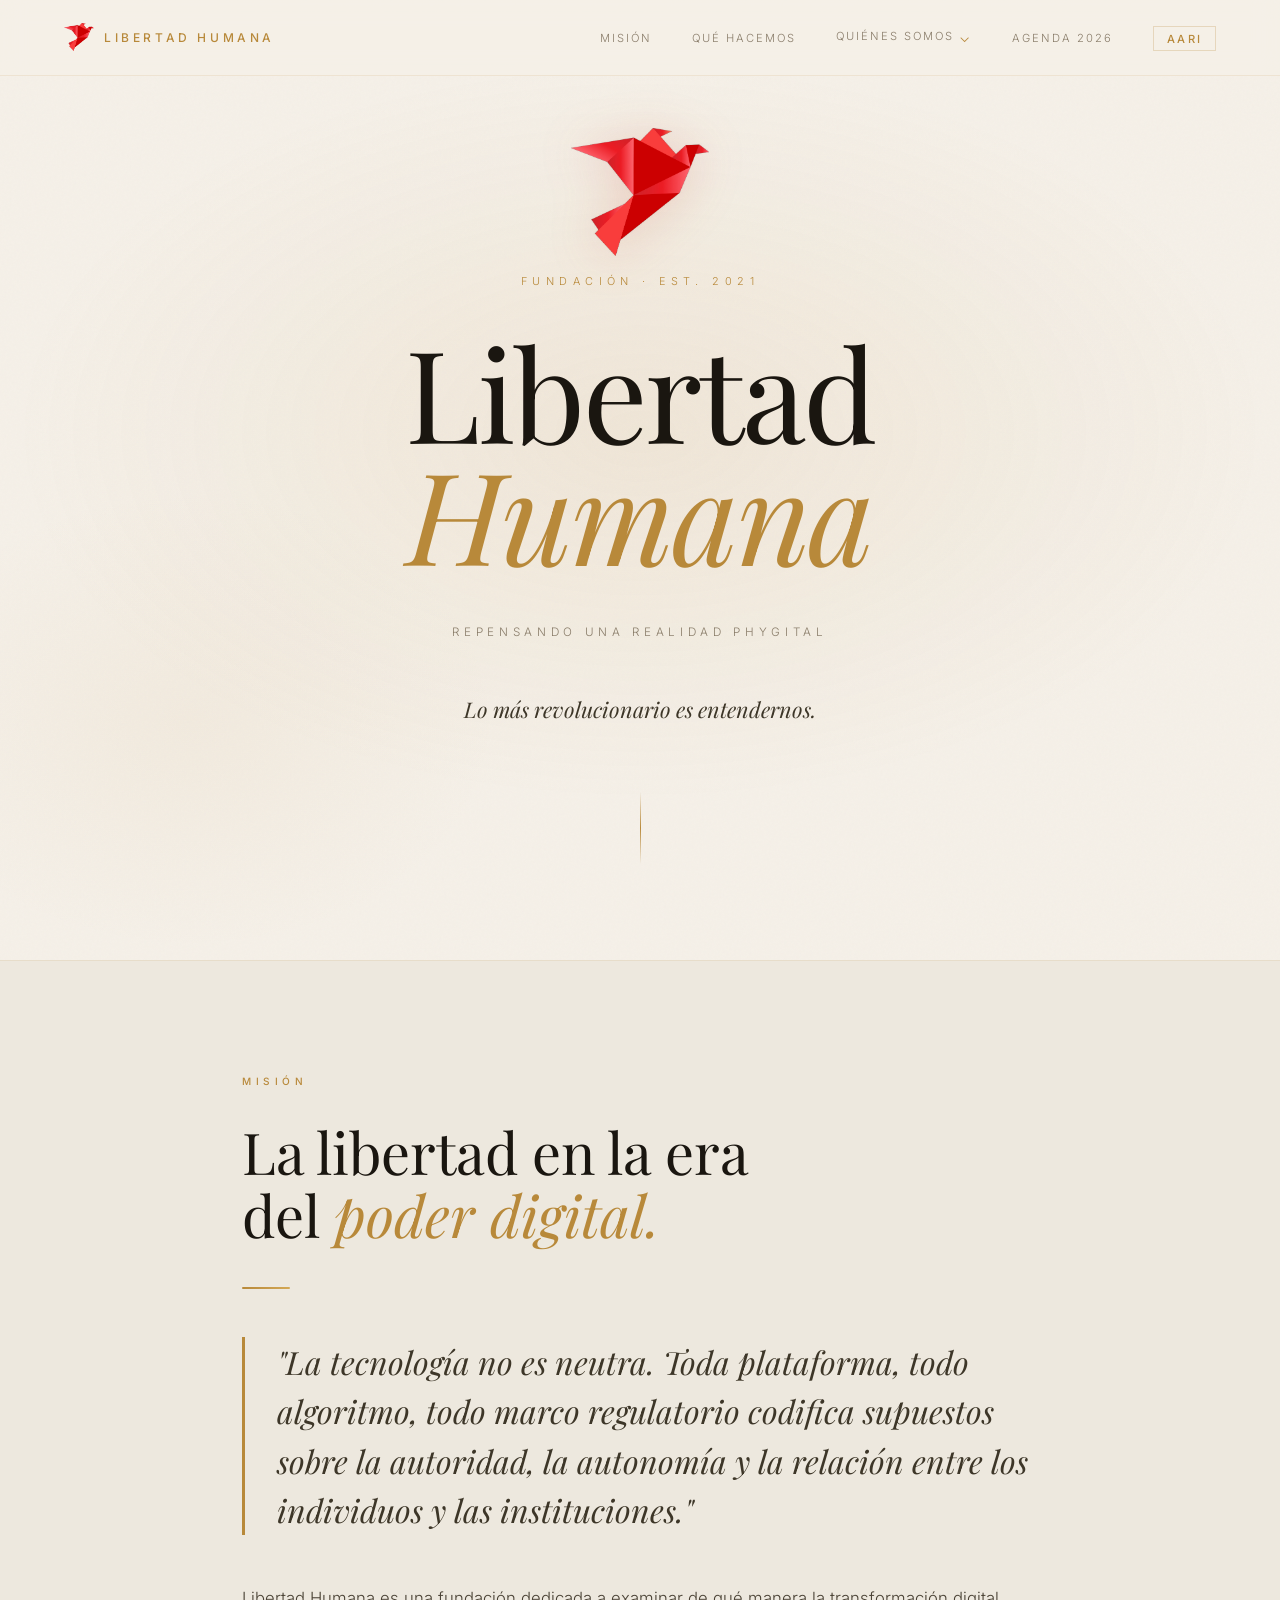
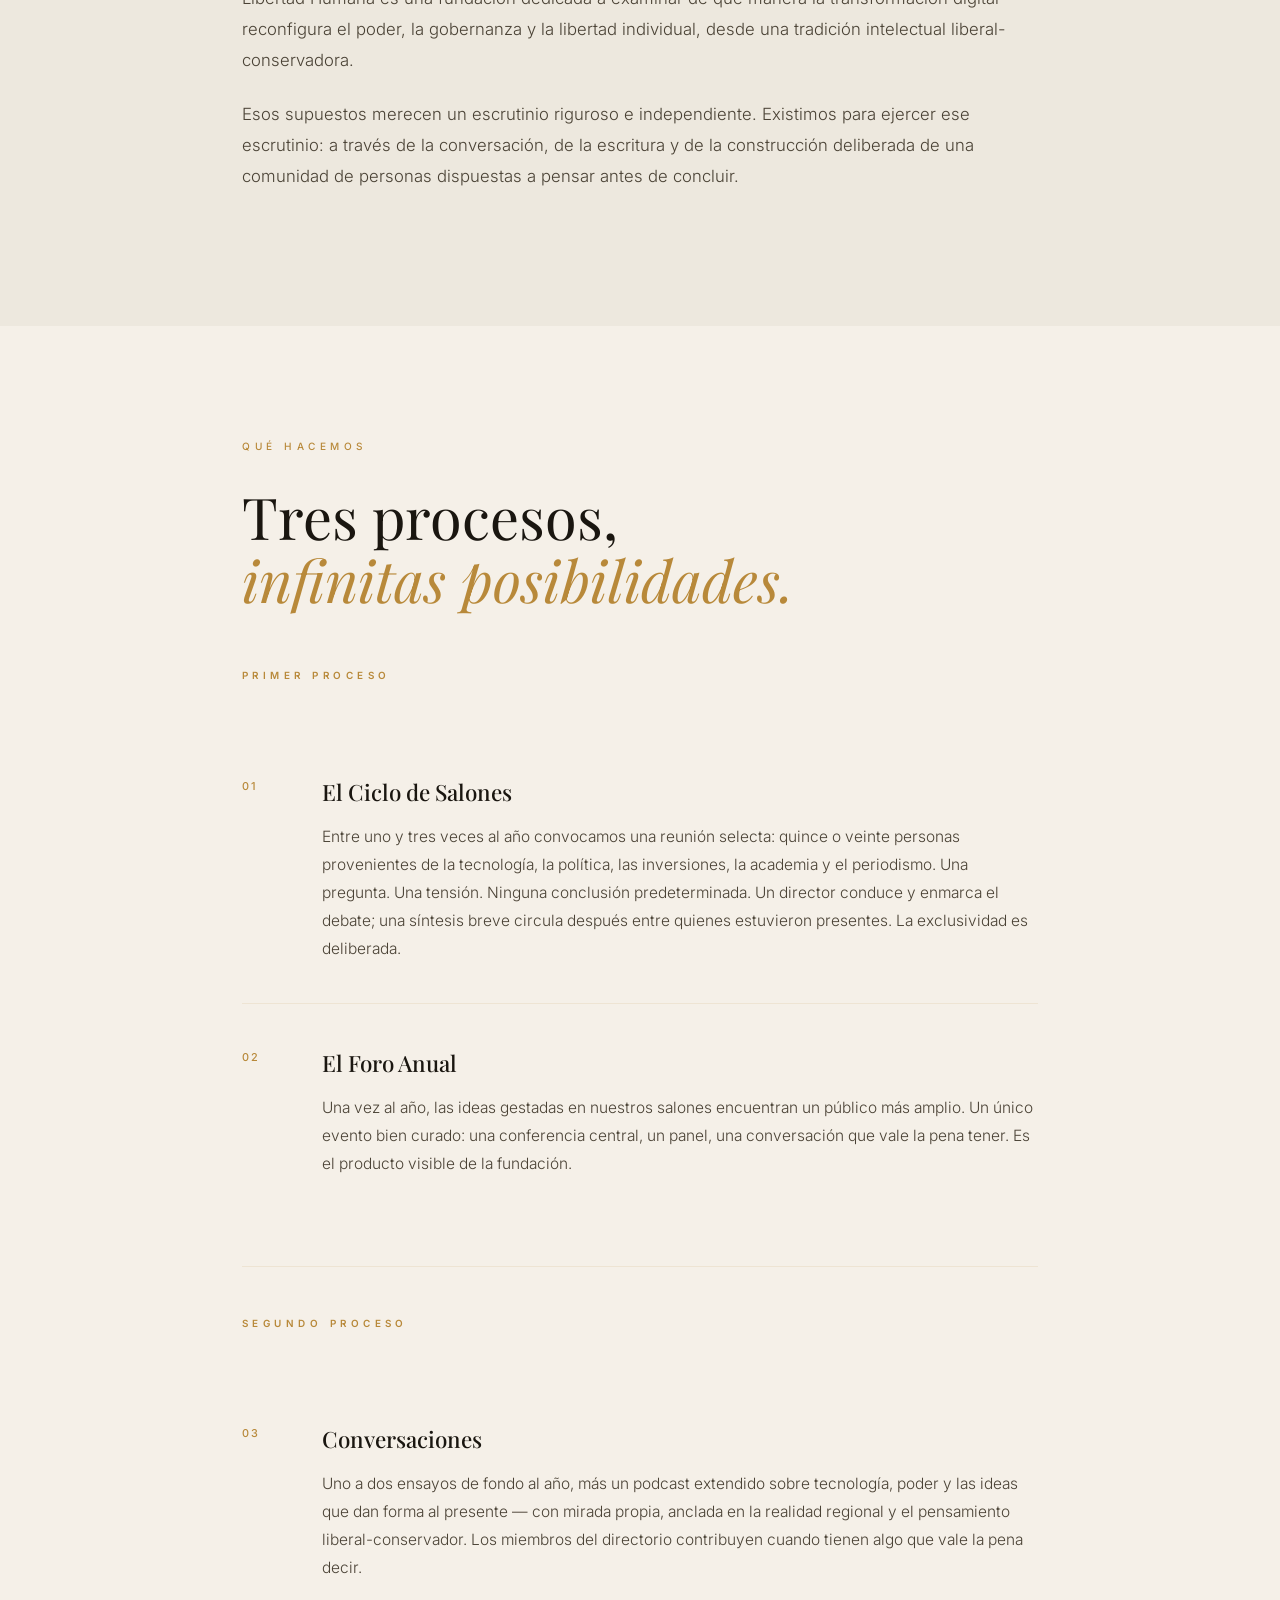
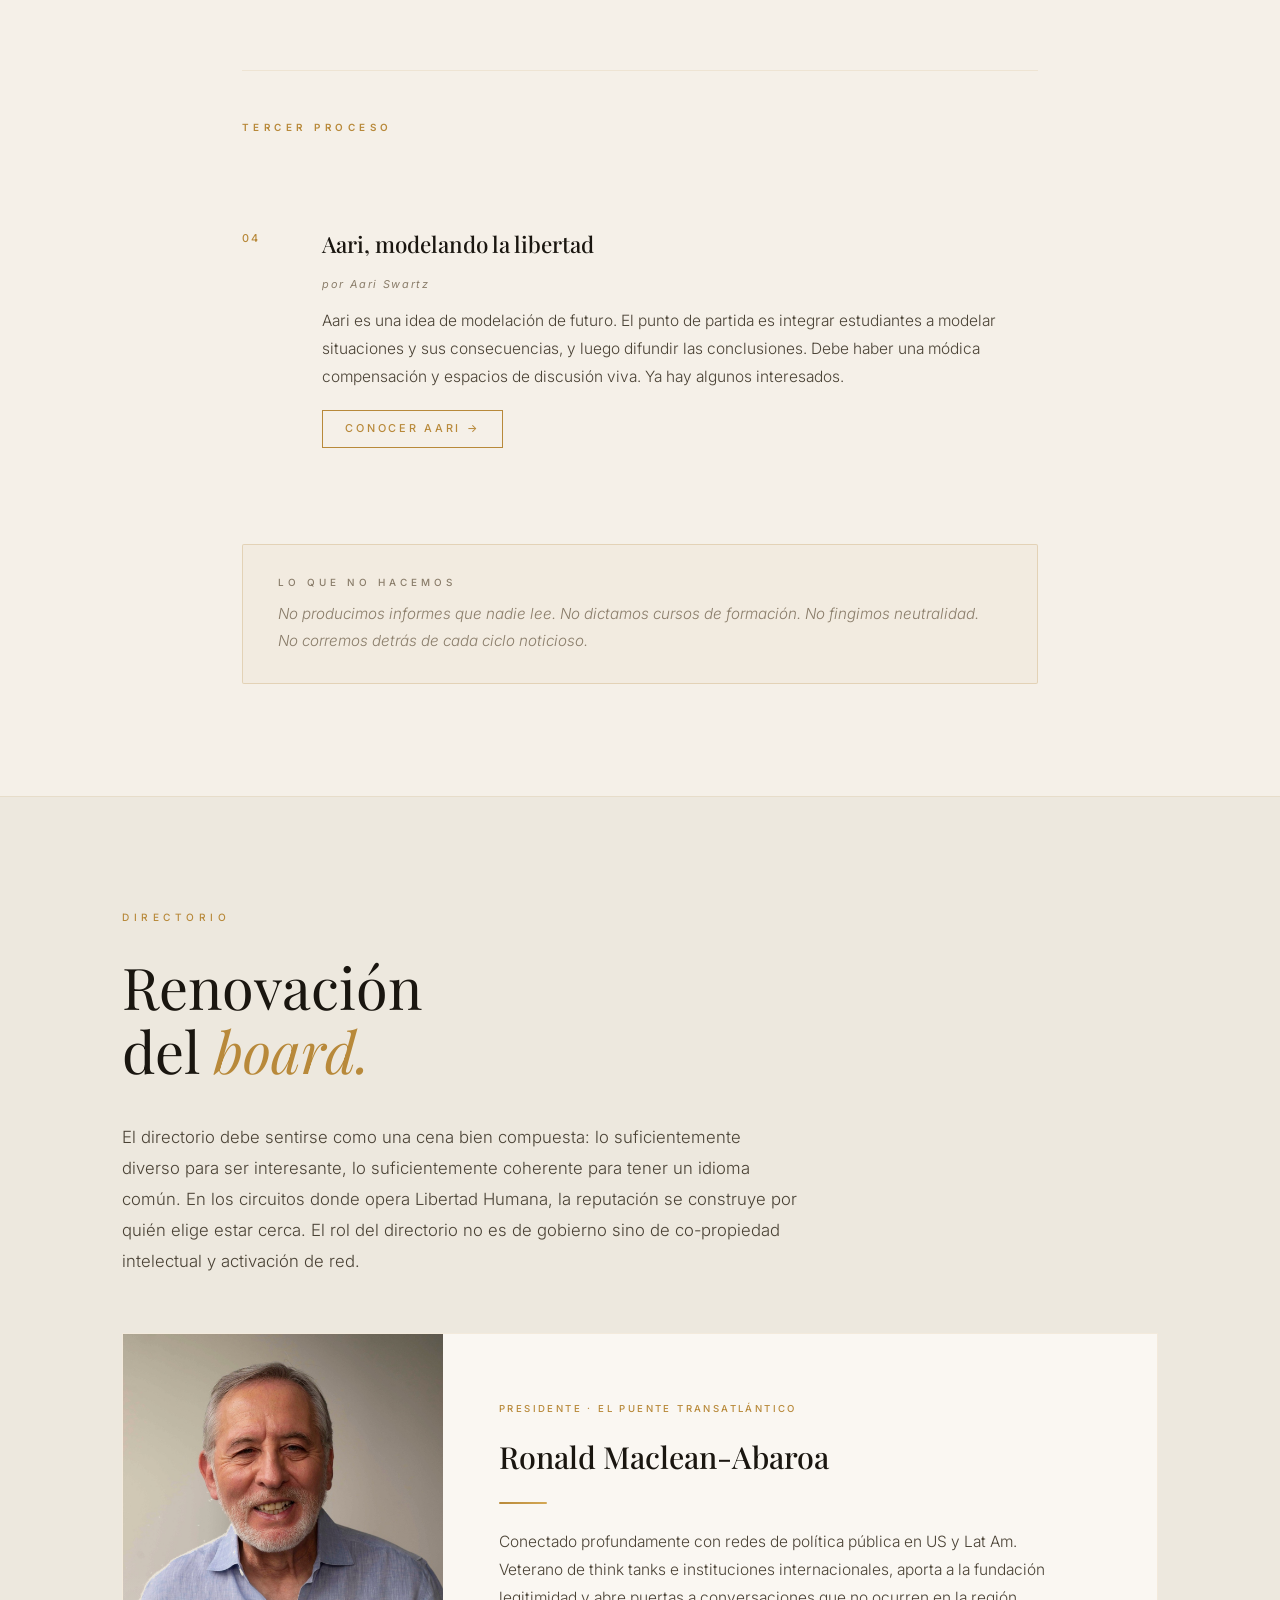
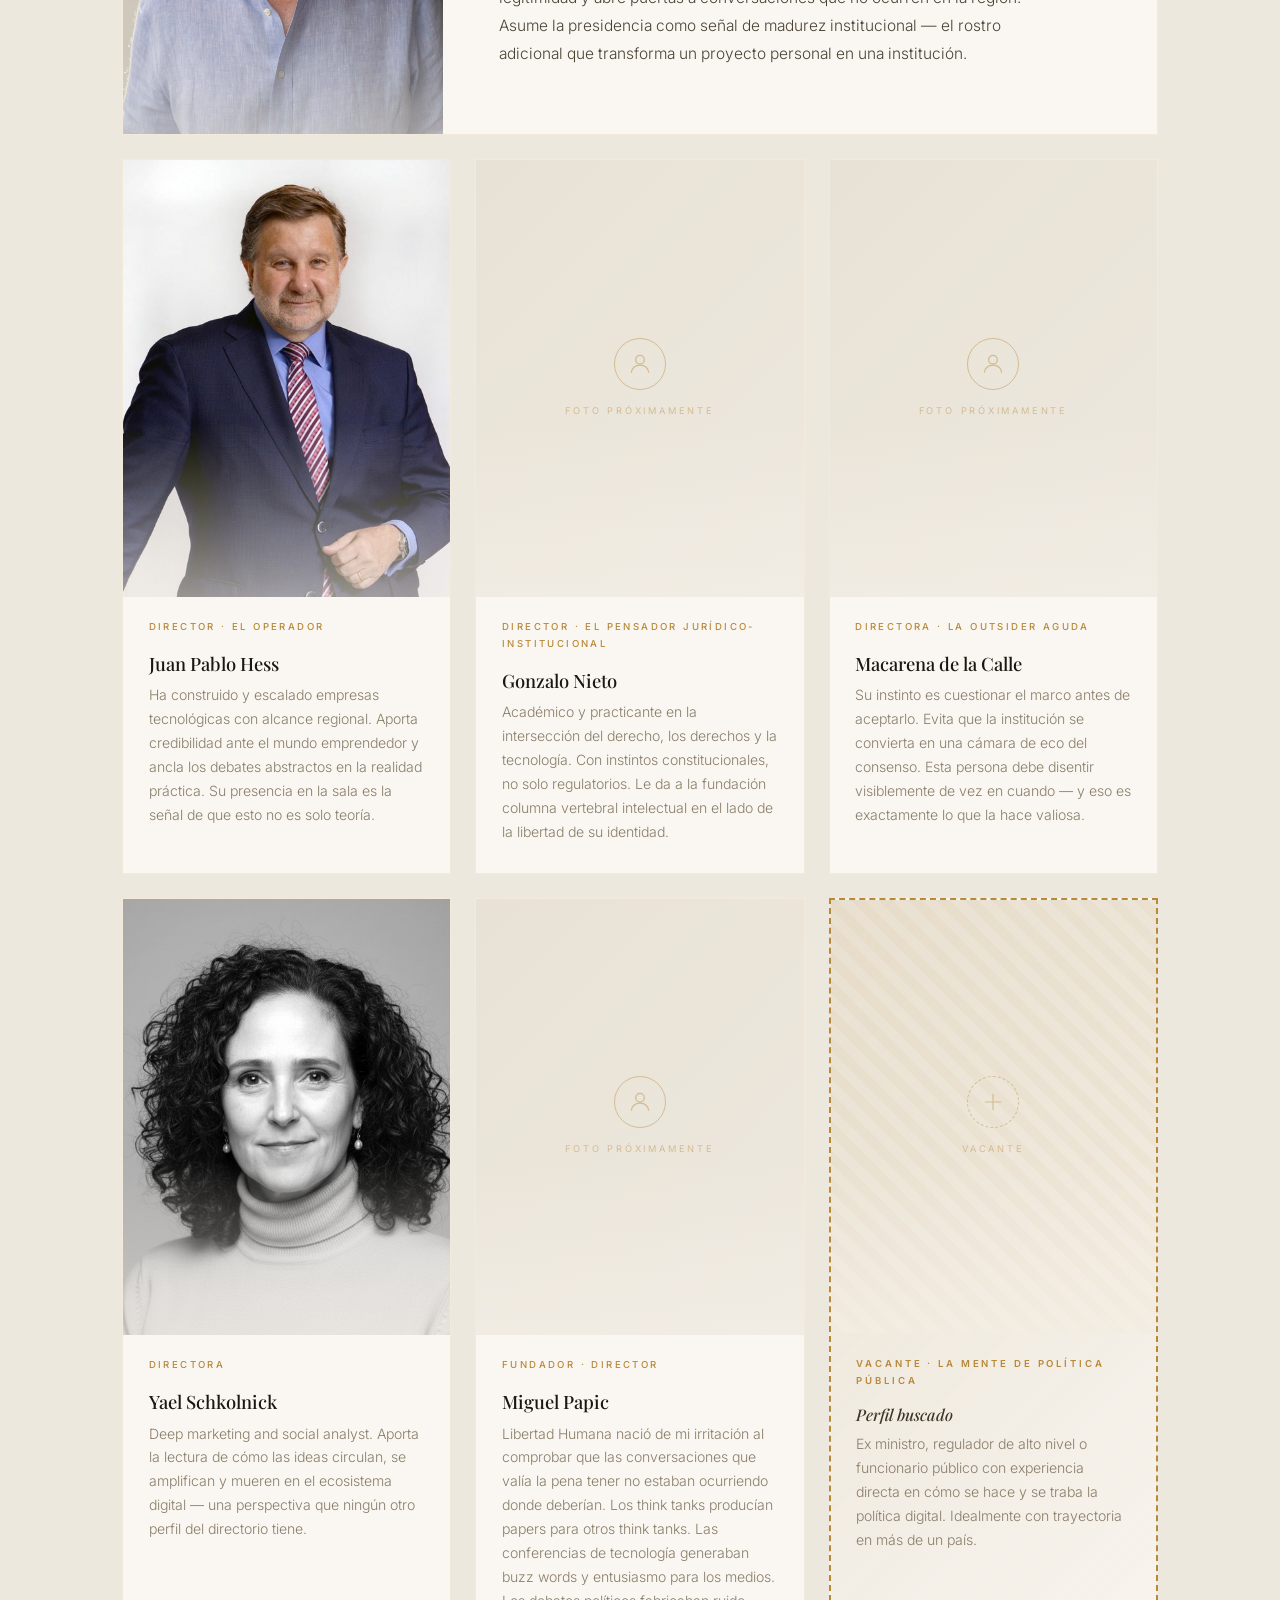
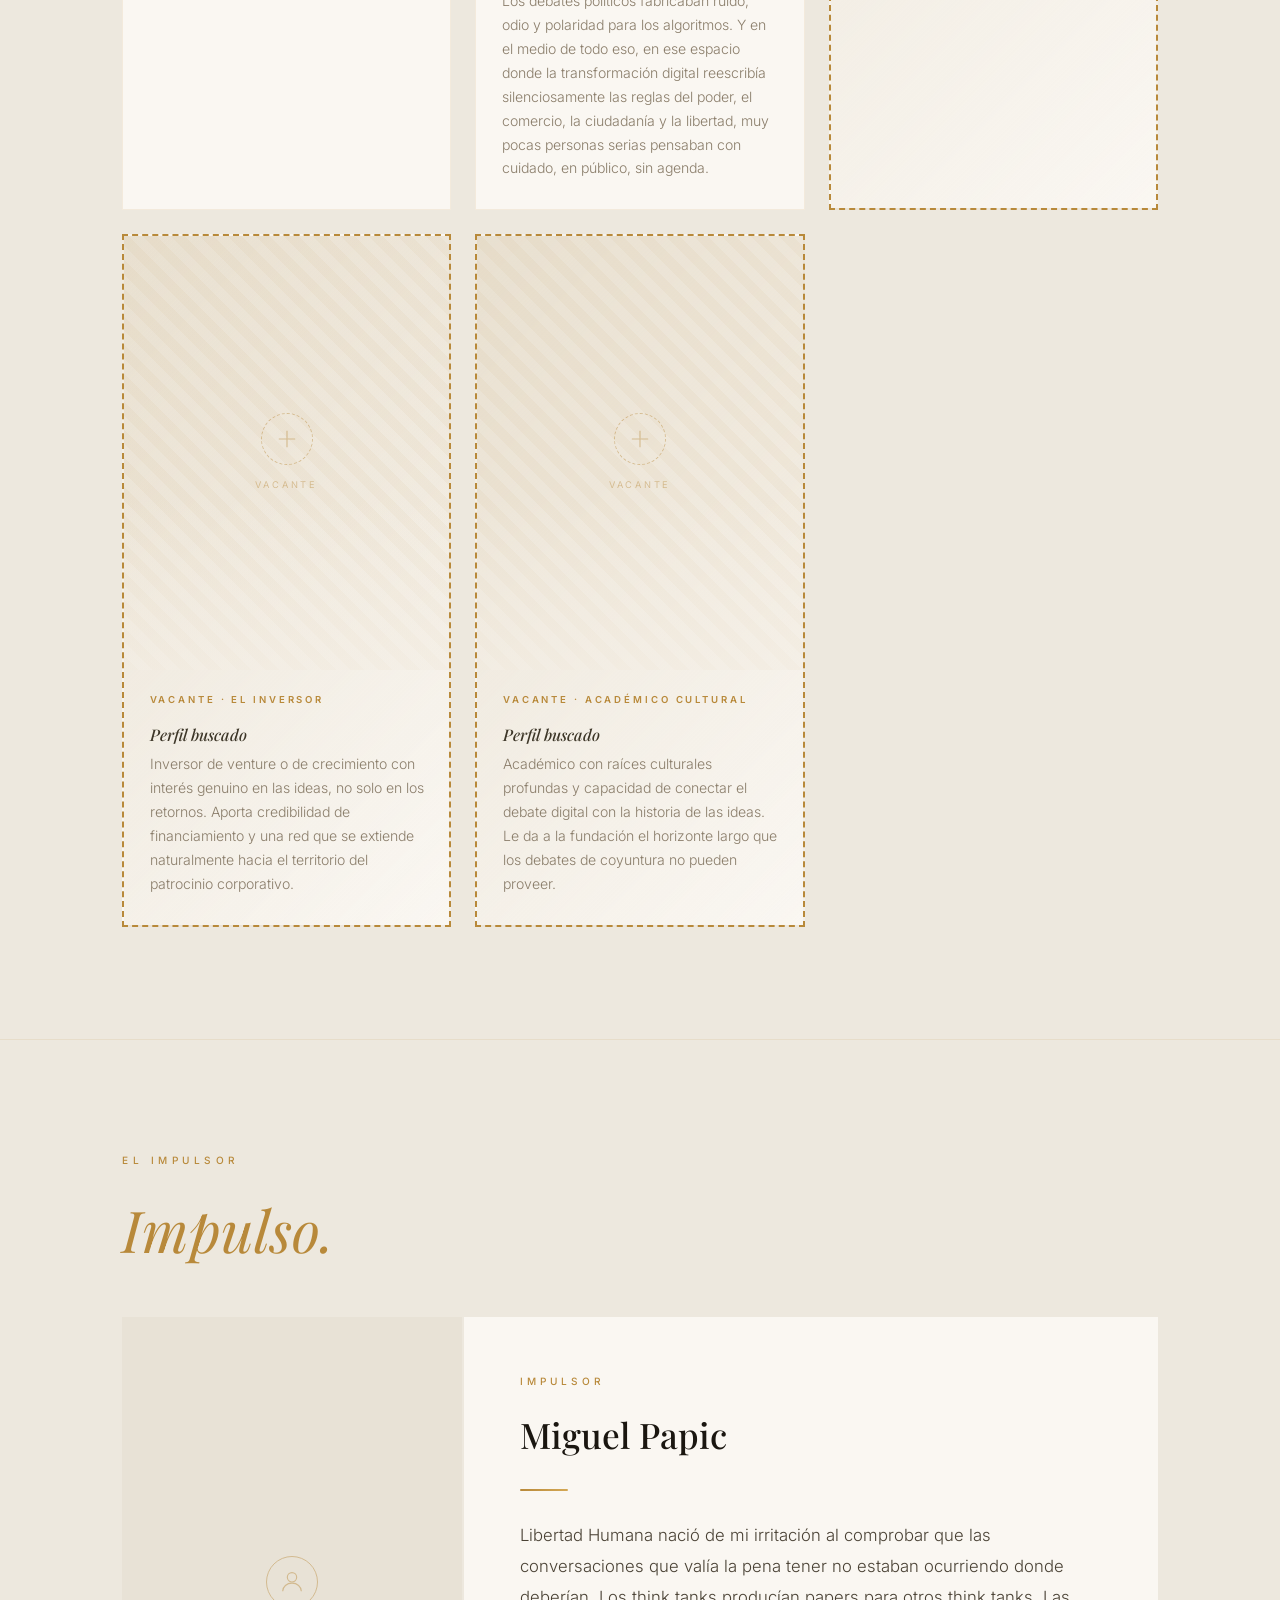
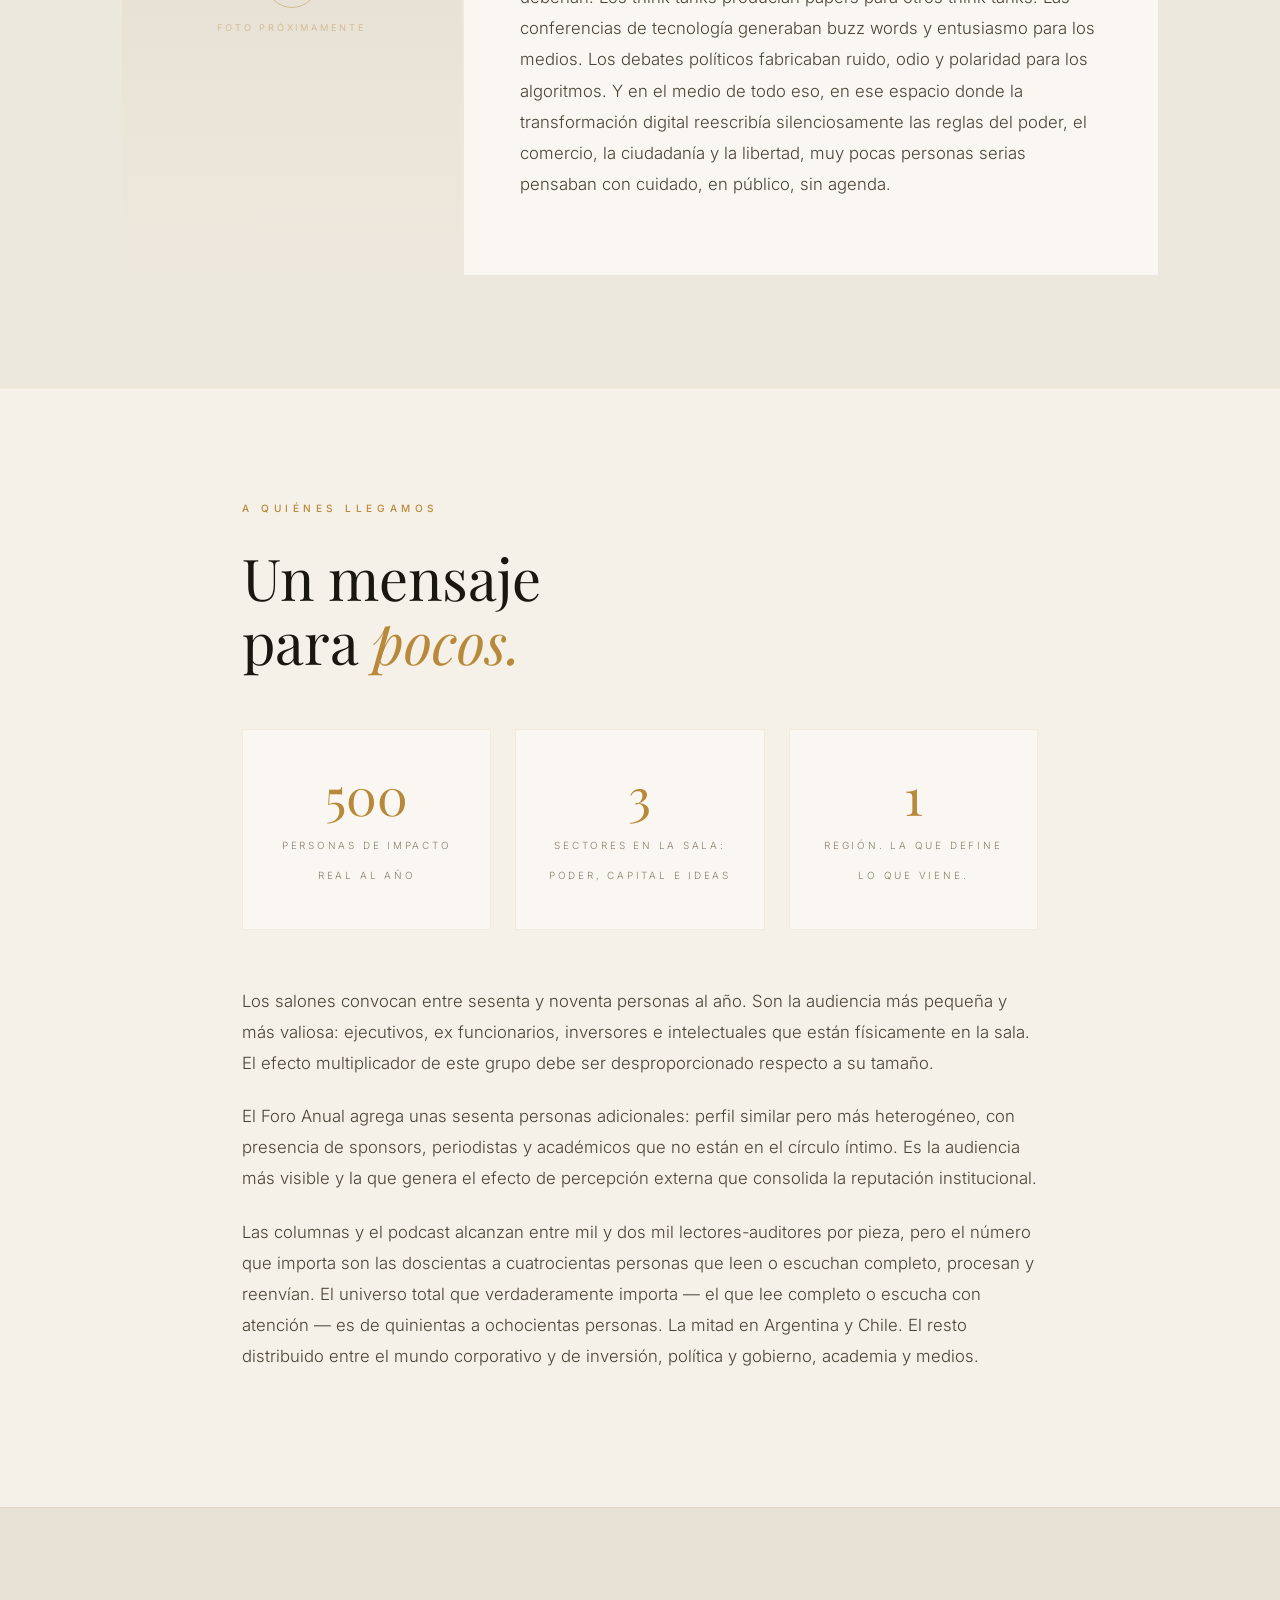
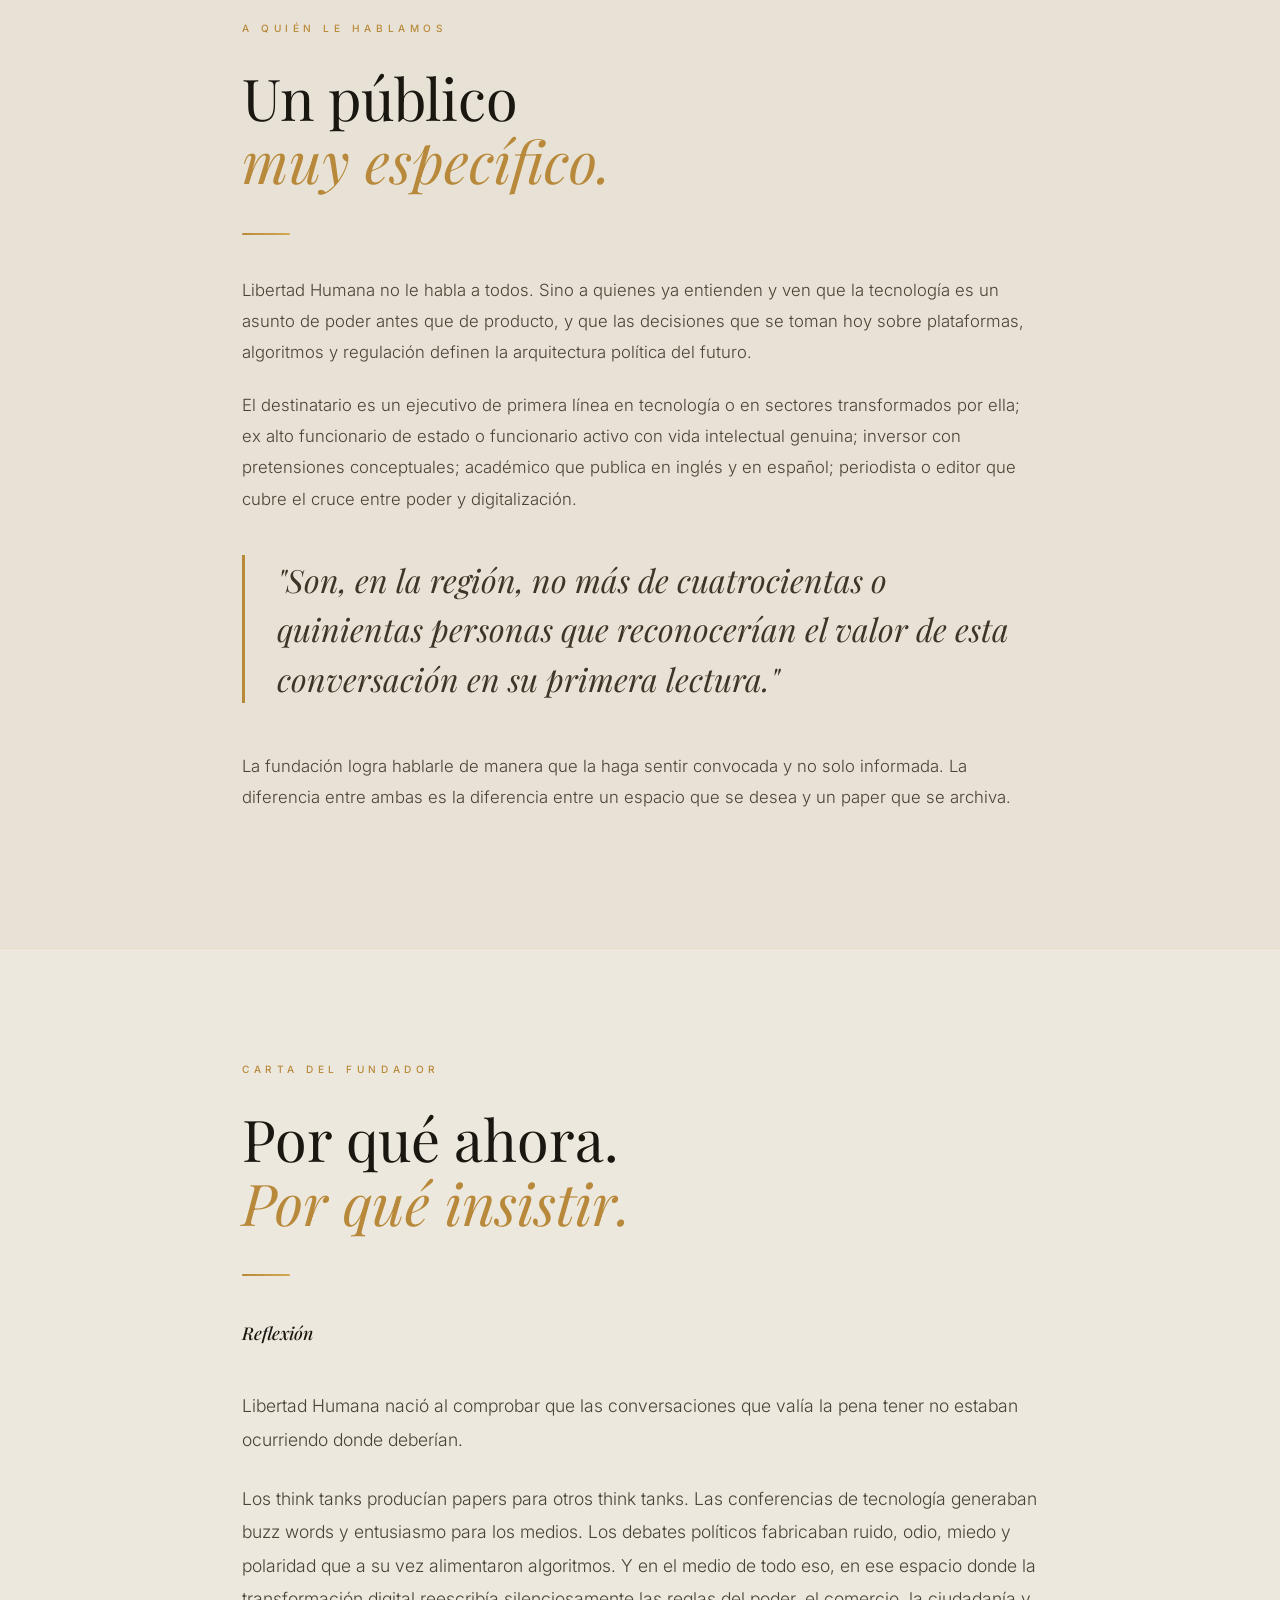
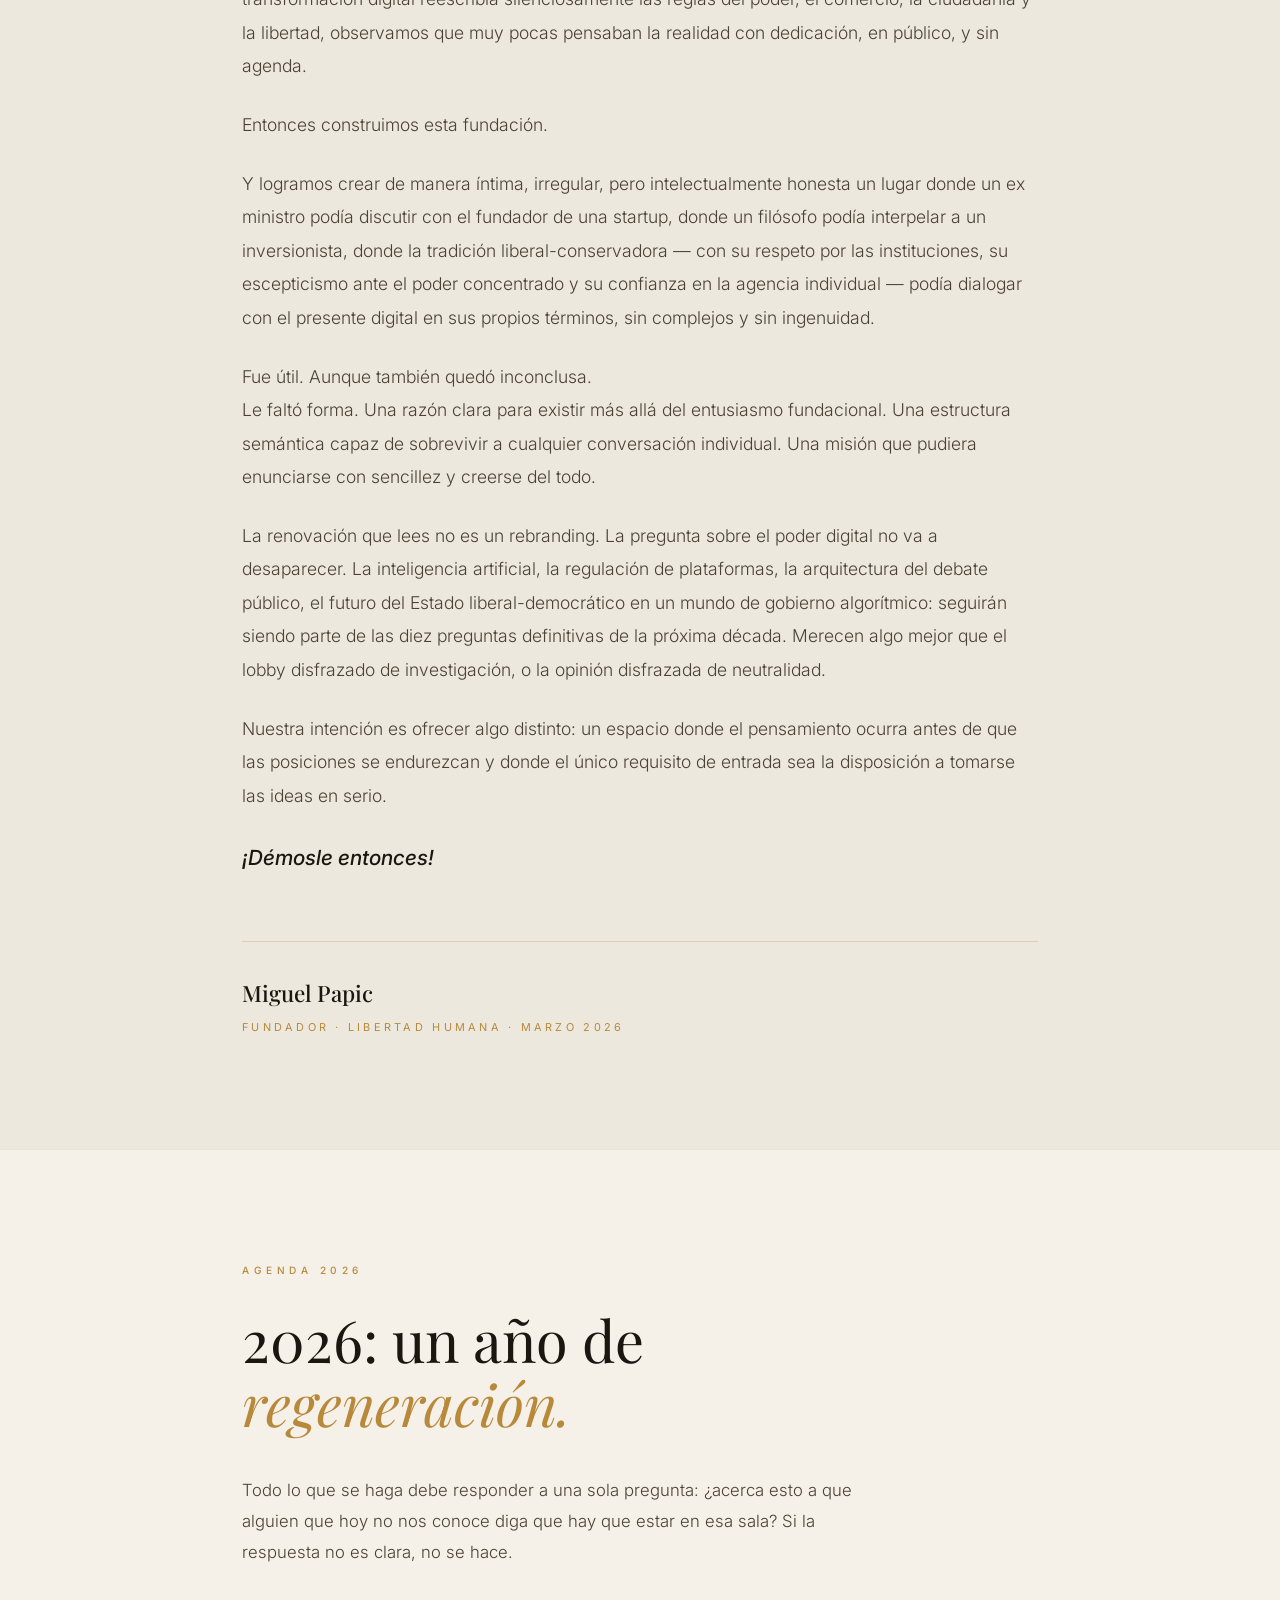
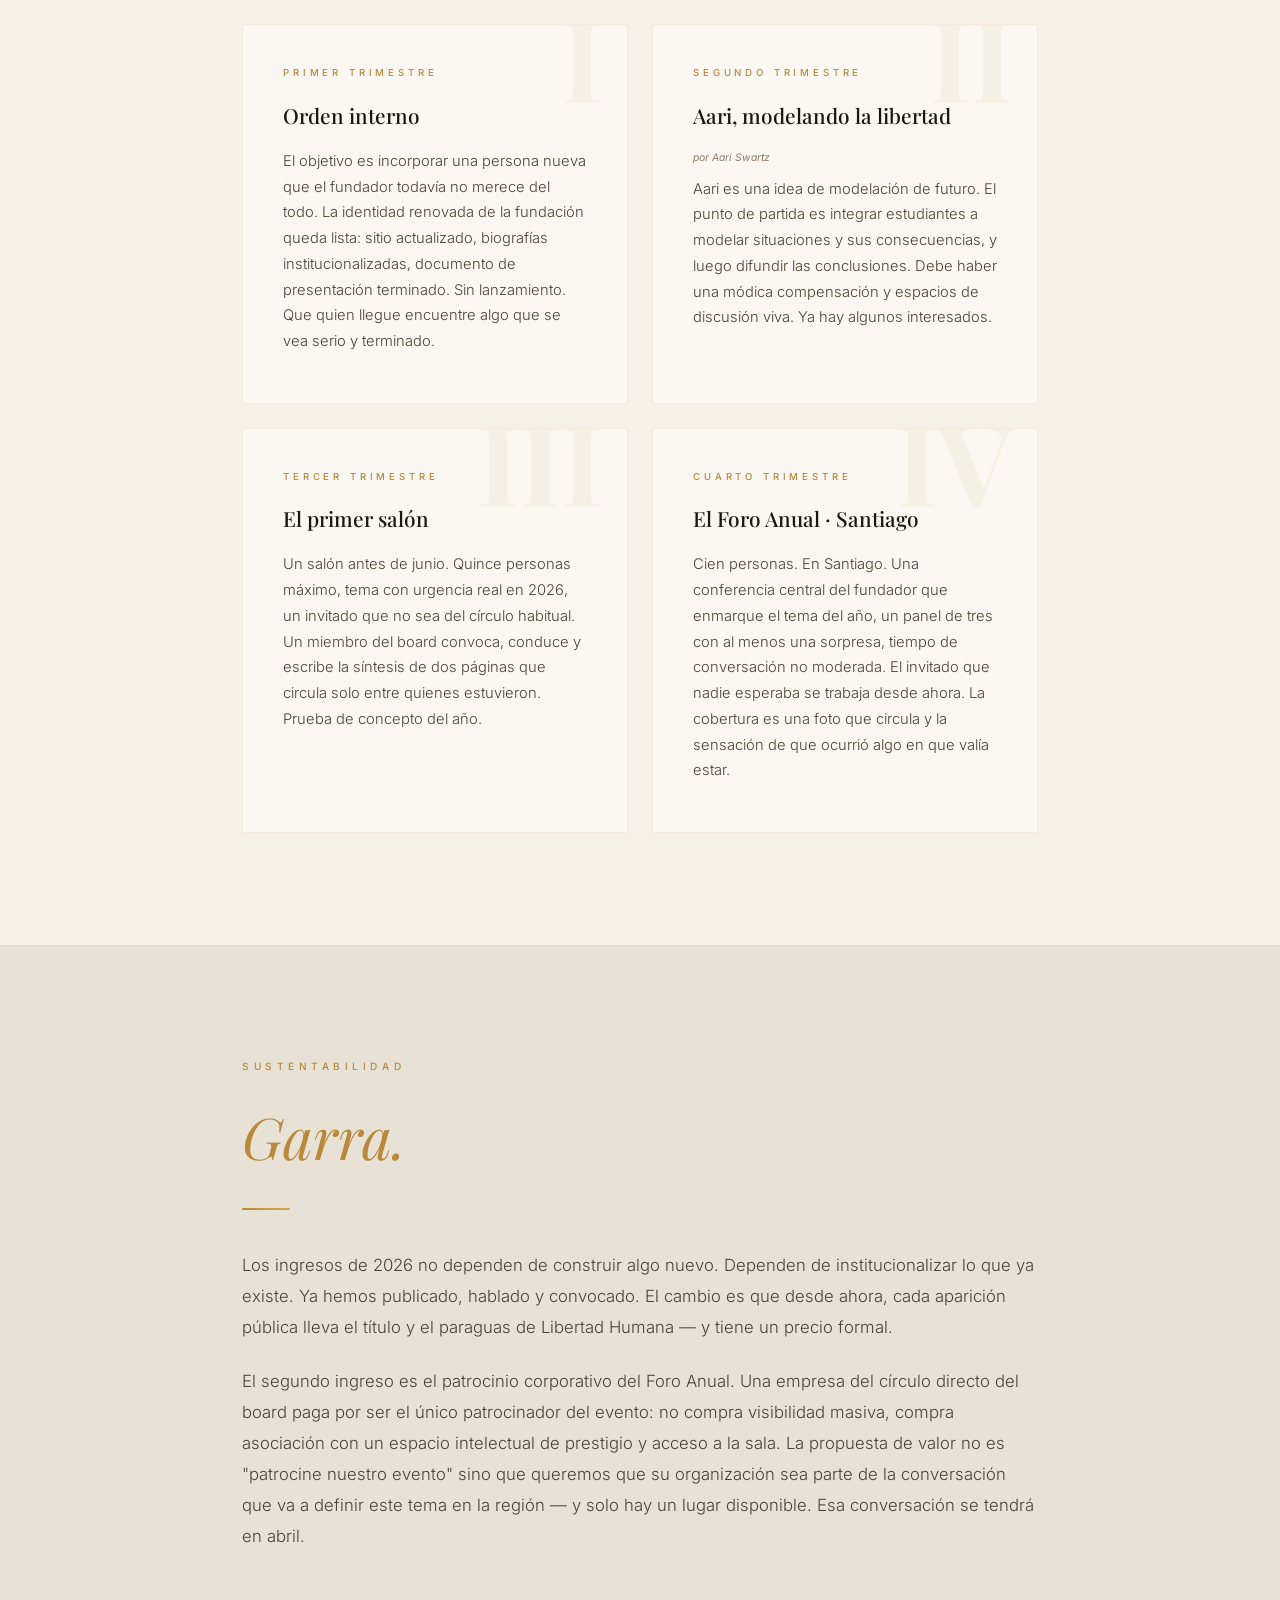
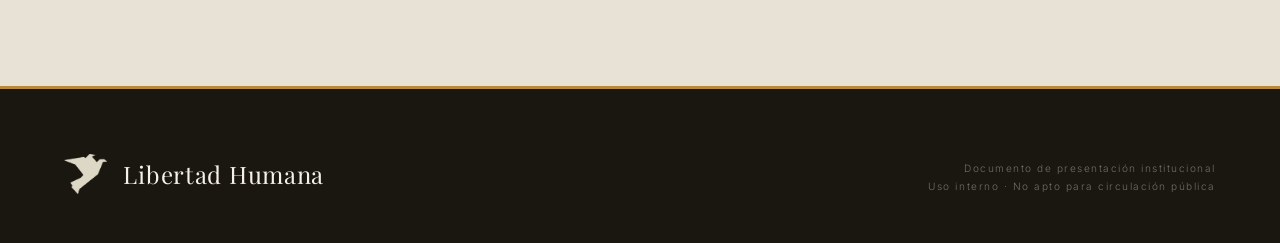
==== index.html @ 6311f7d0 "Add index.html as site entry point for server deploy" ====
<!DOCTYPE html>
<html lang="es">
<head>
<meta charset="UTF-8">
<meta name="viewport" content="width=device-width, initial-scale=1.0">
<title>Libertad Humana — Fundación</title>
<link rel="preconnect" href="https://fonts.googleapis.com">
<link rel="preconnect" href="https://fonts.gstatic.com" crossorigin>
<link href="https://fonts.googleapis.com/css2?family=Playfair+Display:ital,wght@0,400;0,500;0,700;1,400;1,500&family=Inter:wght@300;400;500&display=swap" rel="stylesheet">
<style>
  :root {
    --bg:        #f5f0e8;       /* marfil cálido — fondo principal */
    --bg2:       #ede8de;       /* marfil más oscuro — secciones alternas */
    --bg3:       #e8e2d6;       /* marfil aún más oscuro */
    --card:      #faf7f2;       /* tarjetas, casi blanco */
    --gold:      #b8893a;       /* oro más rico en claro */
    --gold2:     #d4a855;       /* oro secundario */
    --ink:       #1a1610;       /* casi negro cálido */
    --ink2:      #3d3628;       /* marrón oscuro para títulos */
    --text:      #4a4235;       /* texto corrido */
    --muted:     #8a7d6a;       /* texto secundario */
    --border:    rgba(184,137,58,0.25);
    --border2:   rgba(184,137,58,0.12);
  }

  *, *::before, *::after { box-sizing: border-box; margin: 0; padding: 0; }
  html { scroll-behavior: smooth; }

  body {
    background: var(--bg);
    color: var(--text);
    font-family: 'Inter', sans-serif;
    font-size: 17px;
    line-height: 1.75;
    overflow-x: hidden;
  }

  /* ── NAV ── */
  nav {
    position: fixed;
    top: 0; left: 0; right: 0;
    z-index: 100;
    display: flex;
    justify-content: space-between;
    align-items: center;
    padding: 1.4rem 4rem;
    background: rgba(245,240,232,0.92);
    backdrop-filter: blur(12px);
    border-bottom: 1px solid var(--border2);
  }

  .nav-logo {
    font-family: 'Inter', sans-serif;
    font-weight: 500;
    font-size: 0.75rem;
    letter-spacing: 0.3em;
    text-transform: uppercase;
    color: var(--gold);
    text-decoration: none;
    display: flex;
    align-items: center;
    gap: 0.6rem;
  }
  .nav-logo img {
    height: 28px;
    width: auto;
    object-fit: contain;
  }

  .nav-links { display: flex; gap: 2.5rem; list-style: none; }

  .nav-links a {
    font-family: 'Inter', sans-serif;
    font-weight: 300;
    font-size: 0.7rem;
    letter-spacing: 0.18em;
    text-transform: uppercase;
    color: var(--muted);
    text-decoration: none;
    transition: color 0.25s;
  }
  .nav-links a:hover { color: var(--gold); }

  /* ── DROPDOWN ── */
  .nav-dropdown { position: relative; display: flex; align-items: center; }

  .nav-dropdown-toggle { display: inline-flex; align-items: center; gap: 0.3rem; cursor: pointer; vertical-align: middle; }

  .nav-caret {
    font-size: 0.9rem;
    line-height: 1;
    display: inline-block;
    transition: transform 0.25s;
    color: var(--gold);
  }

  .nav-dropdown:hover .nav-caret { transform: rotate(180deg); }

  .nav-submenu {
    display: none;
    position: absolute;
    top: calc(100% + 1rem);
    left: 50%;
    transform: translateX(-50%);
    background: rgba(245,240,232,0.98);
    backdrop-filter: blur(12px);
    border: 1px solid var(--border);
    min-width: 160px;
    list-style: none;
    padding: 0.5rem 0;
    box-shadow: 0 8px 32px rgba(26,22,16,0.12);
  }

  .nav-dropdown:hover .nav-submenu { display: block; }

  .nav-submenu li a {
    display: block;
    padding: 0.6rem 1.4rem;
    font-size: 0.68rem;
    letter-spacing: 0.18em;
    color: var(--text);
    white-space: nowrap;
  }
  .nav-submenu li a:hover { color: var(--gold); background: rgba(184,137,58,0.05); }

  .nav-aari {
    color: var(--gold) !important;
    font-weight: 500 !important;
    border: 1px solid var(--border);
    padding: 0.3rem 0.8rem !important;
    letter-spacing: 0.2em !important;
  }
  .nav-aari:hover { background: rgba(184,137,58,0.08); }

  /* ── HERO ── */
  #inicio {
    min-height: 100vh;
    display: flex;
    flex-direction: column;
    justify-content: center;
    align-items: center;
    text-align: center;
    position: relative;
    padding: 8rem 2rem 6rem;
    overflow: hidden;
    background: var(--bg);
  }

  .hero-bg {
    position: absolute;
    inset: 0;
    background:
      radial-gradient(ellipse 70% 55% at 50% 45%, rgba(184,137,58,0.10) 0%, transparent 70%),
      radial-gradient(ellipse 40% 40% at 15% 75%, rgba(184,137,58,0.06) 0%, transparent 60%);
  }

  /* Grain texture overlay */
  .hero-bg::after {
    content: '';
    position: absolute;
    inset: 0;
    background-image: url("data:image/svg+xml,%3Csvg viewBox='0 0 512 512' xmlns='http://www.w3.org/2000/svg'%3E%3Cfilter id='n'%3E%3CfeTurbulence type='fractalNoise' baseFrequency='0.75' numOctaves='4' stitchTiles='stitch'/%3E%3C/filter%3E%3Crect width='100%25' height='100%25' filter='url(%23n)' opacity='0.025'/%3E%3C/svg%3E");
    pointer-events: none;
  }

  .hero-ornament {
    font-family: 'Inter', sans-serif;
    font-weight: 300;
    font-size: 0.68rem;
    letter-spacing: 0.5em;
    text-transform: uppercase;
    color: var(--gold);
    margin-bottom: 2.5rem;
    opacity: 0;
    animation: fadeUp 1s 0.3s forwards;
  }

  .hero-title {
    font-family: 'Playfair Display', serif;
    font-weight: 400;
    font-size: clamp(4rem, 10vw, 9rem);
    line-height: 0.95;
    letter-spacing: -0.02em;
    color: var(--ink);
    margin-bottom: 0.15em;
    opacity: 0;
    animation: fadeUp 1s 0.5s forwards;
  }

  .hero-title em {
    font-style: italic;
    color: var(--gold);
  }

  .hero-subtitle {
    font-family: 'Inter', sans-serif;
    font-weight: 300;
    font-size: 0.73rem;
    letter-spacing: 0.4em;
    text-transform: uppercase;
    color: var(--muted);
    margin-top: 1.8rem;
    margin-bottom: 3rem;
    opacity: 0;
    animation: fadeUp 1s 0.7s forwards;
  }

  .hero-tagline {
    font-family: 'Playfair Display', serif;
    font-weight: 400;
    font-size: clamp(1.1rem, 2vw, 1.35rem);
    font-style: italic;
    color: var(--ink2);
    max-width: 520px;
    opacity: 0;
    animation: fadeUp 1s 0.9s forwards;
  }

  .hero-line {
    width: 1px;
    height: 72px;
    background: linear-gradient(to bottom, transparent, var(--gold), transparent);
    margin: 4rem auto 0;
    opacity: 0;
    animation: fadeUp 1s 1.1s forwards;
  }

  /* ── SECTIONS COMMON ── */
  section { position: relative; }

  .section-inner {
    max-width: 860px;
    margin: 0 auto;
    padding: 7rem 2rem;
  }
  .section-inner.wide { max-width: 1100px; }

  .section-label {
    font-family: 'Inter', sans-serif;
    font-weight: 500;
    font-size: 0.63rem;
    letter-spacing: 0.45em;
    text-transform: uppercase;
    color: var(--gold);
    margin-bottom: 1.8rem;
  }

  .section-title {
    font-family: 'Playfair Display', serif;
    font-weight: 400;
    font-size: clamp(2.2rem, 5vw, 3.6rem);
    line-height: 1.1;
    color: var(--ink);
    margin-bottom: 2.5rem;
  }
  .section-title em { font-style: italic; color: var(--gold); }

  .body-text {
    font-family: 'Inter', sans-serif;
    font-size: clamp(0.95rem, 1.6vw, 1.05rem);
    line-height: 1.85;
    color: var(--text);
    margin-bottom: 1.4rem;
    font-weight: 300;
  }

  .gold-rule {
    width: 48px;
    height: 2px;
    background: linear-gradient(to right, var(--gold), var(--gold2));
    margin: 2.5rem 0;
    border-radius: 1px;
  }

  /* ── MISION ── */
  #mision { background: var(--bg2); border-top: 1px solid var(--border2); }

  .mision-quote {
    font-family: 'Playfair Display', serif;
    font-size: clamp(1.4rem, 3vw, 2rem);
    font-style: italic;
    font-weight: 400;
    color: var(--ink2);
    line-height: 1.55;
    border-left: 3px solid var(--gold);
    padding-left: 2rem;
    margin: 3rem 0;
  }

  /* ── QUE HACEMOS ── */
  #queHacemos { background: var(--bg); }

  .actividades { display: grid; grid-template-columns: 1fr; gap: 0; margin-top: 3rem; }

  .actividad {
    padding: 2.5rem 0;
    border-bottom: 1px solid var(--border2);
    display: grid;
    grid-template-columns: 3rem 1fr;
    gap: 2rem;
    align-items: start;
  }
  .actividad:last-child { border-bottom: none; }

  .actividad-num {
    font-family: 'Inter', sans-serif;
    font-weight: 500;
    font-size: 0.68rem;
    letter-spacing: 0.2em;
    color: var(--gold);
    padding-top: 0.25rem;
  }

  .actividad-title {
    font-family: 'Playfair Display', serif;
    font-size: 1.4rem;
    font-weight: 500;
    color: var(--ink);
    margin-bottom: 0.7rem;
  }

  .actividad-text {
    font-family: 'Inter', sans-serif;
    font-size: 0.97rem;
    line-height: 1.8;
    color: var(--text);
    font-weight: 300;
  }

  .no-hacemos {
    margin-top: 3.5rem;
    padding: 1.8rem 2.2rem;
    border: 1px solid var(--border);
    background: rgba(184,137,58,0.04);
    border-radius: 2px;
  }
  .no-hacemos-label {
    font-family: 'Inter', sans-serif;
    font-weight: 500;
    font-size: 0.62rem;
    letter-spacing: 0.4em;
    text-transform: uppercase;
    color: var(--muted);
    margin-bottom: 0.6rem;
  }
  .no-hacemos-text {
    font-family: 'Inter', sans-serif;
    font-size: 0.95rem;
    color: var(--muted);
    font-style: italic;
    font-weight: 300;
  }

  /* ── DIRECTORIO ── */
  #directorio { background: var(--bg2); border-top: 1px solid var(--border2); }

  .directores-grid {
    display: grid;
    grid-template-columns: repeat(auto-fill, minmax(280px, 1fr));
    gap: 1.5rem;
    margin-top: 3.5rem;
  }

  .director-card {
    background: var(--card);
    border: 1px solid var(--border2);
    position: relative;
    overflow: hidden;
    transition: border-color 0.3s, box-shadow 0.3s;
  }
  .director-card:hover {
    border-color: var(--border);
    box-shadow: 0 4px 24px rgba(26,22,16,0.08);
  }

  .director-foto {
    width: 100%;
    aspect-ratio: 3/4;
    background: linear-gradient(135deg, var(--bg3) 0%, var(--bg2) 100%);
    display: flex;
    align-items: center;
    justify-content: center;
    position: relative;
    overflow: hidden;
  }
  .director-foto img { width: 100%; height: 100%; object-fit: cover; display: block; }

  .foto-placeholder {
    display: flex;
    flex-direction: column;
    align-items: center;
    gap: 0.8rem;
    opacity: 0.45;
  }
  .foto-placeholder-icon {
    width: 52px; height: 52px;
    border-radius: 50%;
    border: 1px solid var(--gold);
    display: flex;
    align-items: center;
    justify-content: center;
  }
  .foto-placeholder-icon svg {
    width: 26px; height: 26px;
    fill: none;
    stroke: var(--gold);
    stroke-width: 1.2;
  }
  .foto-placeholder-text {
    font-family: 'Inter', sans-serif;
    font-weight: 400;
    font-size: 0.58rem;
    letter-spacing: 0.3em;
    text-transform: uppercase;
    color: var(--gold);
  }

  .director-foto-overlay {
    position: absolute;
    inset: 0;
    background: linear-gradient(to top, rgba(245,240,232,0.6) 0%, transparent 40%);
  }

  .director-info { padding: 1.4rem 1.6rem 1.8rem; }

  .director-nombre {
    font-family: 'Playfair Display', serif;
    font-size: 1.15rem;
    font-weight: 500;
    color: var(--ink);
    margin-bottom: 0.2rem;
  }
  .director-rol {
    font-family: 'Inter', sans-serif;
    font-weight: 500;
    font-size: 0.6rem;
    letter-spacing: 0.25em;
    text-transform: uppercase;
    color: var(--gold);
    margin-bottom: 0.75rem;
  }
  .director-bio {
    font-family: 'Inter', sans-serif;
    font-size: 0.88rem;
    line-height: 1.7;
    color: var(--muted);
    font-weight: 300;
  }

  /* Fundador card — full width featured */
  .director-card.fundador {
    grid-column: 1 / -1;
    display: grid;
    grid-template-columns: 320px 1fr;
  }
  .director-card.fundador .director-foto { aspect-ratio: auto; min-height: 400px; }
  .director-card.fundador .director-info { padding: 3rem 3.5rem; display: flex; flex-direction: column; justify-content: center; }
  .director-card.fundador .director-nombre { font-size: 1.9rem; }
  .director-card.fundador .director-bio { font-size: 0.97rem; line-height: 1.8; color: var(--text); max-width: 560px; }

  /* ── AUDIENCIA ── */
  #audiencia { background: var(--bg); border-top: 1px solid var(--border2); }

  .audiencia-stats {
    display: grid;
    grid-template-columns: repeat(3, 1fr);
    gap: 1.5rem;
    margin: 3.5rem 0;
  }
  .stat-box {
    background: var(--card);
    border: 1px solid var(--border2);
    padding: 2.5rem 2rem;
    text-align: center;
  }
  .stat-num {
    font-family: 'Playfair Display', serif;
    font-weight: 400;
    font-size: 3.2rem;
    color: var(--gold);
    line-height: 1;
    display: block;
    margin-bottom: 0.5rem;
  }
  .stat-label {
    font-family: 'Inter', sans-serif;
    font-weight: 300;
    font-size: 0.62rem;
    letter-spacing: 0.28em;
    text-transform: uppercase;
    color: var(--muted);
  }

  /* ── CARTA ── */
  #carta { background: var(--bg2); border-top: 1px solid var(--border2); }

  .carta-text {
    font-family: 'Inter', sans-serif;
    font-size: clamp(1rem, 1.8vw, 1.1rem);
    line-height: 1.9;
    color: var(--text);
    margin-bottom: 1.6rem;
    font-weight: 300;
  }
  .carta-firma { margin-top: 4rem; padding-top: 2rem; border-top: 1px solid var(--border); }
  .firma-nombre {
    font-family: 'Playfair Display', serif;
    font-size: 1.4rem;
    font-weight: 500;
    color: var(--ink);
    margin-bottom: 0.3rem;
  }
  .firma-cargo {
    font-family: 'Inter', sans-serif;
    font-weight: 400;
    font-size: 0.68rem;
    letter-spacing: 0.3em;
    text-transform: uppercase;
    color: var(--gold);
  }

  /* ── AGENDA ── */
  #agenda { background: var(--bg); border-top: 1px solid var(--border2); }

  .trimestres {
    margin-top: 3.5rem;
    display: grid;
    grid-template-columns: repeat(2, 1fr);
    gap: 1.5rem;
  }
  .trimestre {
    background: var(--card);
    border: 1px solid var(--border2);
    padding: 2.5rem 2.5rem 3rem;
    position: relative;
    overflow: hidden;
  }
  .trimestre::before {
    content: attr(data-num);
    position: absolute;
    top: -1.5rem;
    right: 1.5rem;
    font-family: 'Playfair Display', serif;
    font-size: 7rem;
    font-weight: 700;
    color: rgba(184,137,58,0.07);
    line-height: 1;
    pointer-events: none;
  }
  .trimestre-label {
    font-family: 'Inter', sans-serif;
    font-weight: 500;
    font-size: 0.6rem;
    letter-spacing: 0.4em;
    text-transform: uppercase;
    color: var(--gold);
    margin-bottom: 0.9rem;
  }
  .trimestre-title {
    font-family: 'Playfair Display', serif;
    font-size: 1.3rem;
    font-weight: 500;
    color: var(--ink);
    margin-bottom: 1rem;
  }
  .trimestre-text {
    font-family: 'Inter', sans-serif;
    font-size: 0.92rem;
    line-height: 1.75;
    color: var(--text);
    font-weight: 300;
  }

  /* ── FOOTER ── */
  footer {
    background: var(--ink);
    border-top: 3px solid var(--gold);
    padding: 4rem 4rem 3rem;
    display: flex;
    justify-content: space-between;
    align-items: flex-end;
    gap: 2rem;
  }
  .footer-logo {
    font-family: 'Playfair Display', serif;
    font-weight: 400;
    font-size: 1.5rem;
    color: var(--bg);
    letter-spacing: 0.03em;
  }
  .footer-logo span {
    display: block;
    font-family: 'Inter', sans-serif;
    font-weight: 300;
    font-size: 0.6rem;
    letter-spacing: 0.45em;
    text-transform: uppercase;
    color: var(--gold2);
    margin-top: 0.3rem;
  }
  .footer-note {
    font-family: 'Inter', sans-serif;
    font-weight: 300;
    font-size: 0.63rem;
    letter-spacing: 0.15em;
    color: rgba(245,240,232,0.4);
    text-align: right;
  }

  /* ── ANIMATIONS ── */
  @keyframes fadeUp {
    from { opacity: 0; transform: translateY(20px); }
    to   { opacity: 1; transform: translateY(0); }
  }
  .reveal { opacity: 0; transform: translateY(22px); transition: opacity 0.8s ease, transform 0.8s ease; }
  .reveal.visible { opacity: 1; transform: translateY(0); }

  /* ── RESPONSIVE ── */
  @media (max-width: 768px) {
    nav { padding: 1.2rem 1.5rem; }
    .nav-links { display: none; }
    .section-inner { padding: 5rem 1.5rem; }
    .directores-grid { grid-template-columns: 1fr 1fr; }
    .director-card.fundador { grid-template-columns: 1fr; }
    .director-card.fundador .director-foto { min-height: 280px; }
    .director-card.fundador .director-info { padding: 2rem; }
    .fundador-feature { grid-template-columns: 1fr !important; }
    .trimestres { grid-template-columns: 1fr; }
    .audiencia-stats { grid-template-columns: 1fr; }
    footer { flex-direction: column; align-items: flex-start; }
    .footer-note { text-align: left; }
  }
  @media (max-width: 480px) {
    .directores-grid { grid-template-columns: 1fr; }
  }
</style>
</head>
<body>

<!-- NAV -->
<nav>
  <a class="nav-logo" href="#inicio"><img src="[data-uri]" alt="Libertad Humana logo"> Libertad Humana</a>
  <ul class="nav-links">
    <li><a href="#mision">Misión</a></li>
    <li><a href="#queHacemos">Qué hacemos</a></li>
    <li class="nav-dropdown">
      <a href="#directorio" class="nav-dropdown-toggle">Quiénes somos <span class="nav-caret">&#8964;</span></a>
      <ul class="nav-submenu">
        <li><a href="#directorio">Directorio</a></li>
        <li><a href="#fundador">Fundador</a></li>
      </ul>
    </li>
    <li><a href="#agenda">Agenda 2026</a></li>
    <li><a href="aari.html" class="nav-aari">Aari</a></li>
  </ul>
</nav>

<!-- HERO -->
<section id="inicio">
  <div class="hero-bg"></div>
  <img src="[data-uri]" alt="" style="height: clamp(80px, 10vw, 130px); width: auto; margin-bottom: 1rem; opacity: 0; animation: fadeUp 1s 0.1s forwards; filter: drop-shadow(0 4px 24px rgba(200,60,40,0.18));">
  <div class="hero-ornament">Fundación · Est. 2021</div>
  <h1 class="hero-title">Libertad<br><em>Humana</em></h1>
  <p class="hero-subtitle">Repensando una realidad phygital</p>
  <p class="hero-tagline">Lo más revolucionario es entendernos.</p>
  <div class="hero-line"></div>
</section>

<!-- MISION -->
<section id="mision">
  <div class="section-inner">
    <p class="section-label reveal">Misión</p>
    <h2 class="section-title reveal">La libertad en la era<br>del <em>poder digital.</em></h2>
    <div class="gold-rule reveal"></div>
    <blockquote class="mision-quote reveal">
      "La tecnología no es neutra. Toda plataforma, todo algoritmo, todo marco regulatorio codifica supuestos sobre la autoridad, la autonomía y la relación entre los individuos y las instituciones."
    </blockquote>
    <p class="body-text reveal">Libertad Humana es una fundación dedicada a examinar de qué manera la transformación digital reconfigura el poder, la gobernanza y la libertad individual, desde una tradición intelectual liberal-conservadora.</p>
    <p class="body-text reveal">Esos supuestos merecen un escrutinio riguroso e independiente. Existimos para ejercer ese escrutinio: a través de la conversación, de la escritura y de la construcción deliberada de una comunidad de personas dispuestas a pensar antes de concluir.</p>
  </div>
</section>

<!-- QUE HACEMOS -->
<section id="queHacemos">
  <div class="section-inner">
    <p class="section-label reveal">Qué hacemos</p>
    <h2 class="section-title reveal">Tres procesos,<br><em>infinitas posibilidades.</em></h2>

    <!-- PROCESO 1 -->
    <div style="margin-top: 3.5rem;" class="reveal">
      <p style="font-family:'Inter',sans-serif;font-weight:600;font-size:0.62rem;letter-spacing:0.45em;text-transform:uppercase;color:var(--gold);margin-bottom:1.5rem;">Primer Proceso</p>
      <div class="actividades">
        <div class="actividad">
          <span class="actividad-num">01</span>
          <div>
            <h3 class="actividad-title">El Ciclo de Salones</h3>
            <p class="actividad-text">Entre uno y tres veces al año convocamos una reunión selecta: quince o veinte personas provenientes de la tecnología, la política, las inversiones, la academia y el periodismo. Una pregunta. Una tensión. Ninguna conclusión predeterminada. Un director conduce y enmarca el debate; una síntesis breve circula después entre quienes estuvieron presentes. La exclusividad es deliberada.</p>
          </div>
        </div>
        <div class="actividad">
          <span class="actividad-num">02</span>
          <div>
            <h3 class="actividad-title">El Foro Anual</h3>
            <p class="actividad-text">Una vez al año, las ideas gestadas en nuestros salones encuentran un público más amplio. Un único evento bien curado: una conferencia central, un panel, una conversación que vale la pena tener. Es el producto visible de la fundación.</p>
          </div>
        </div>
      </div>
    </div>

    <!-- PROCESO 2 -->
    <div style="margin-top: 3rem; padding-top: 3rem; border-top: 1px solid var(--border2);" class="reveal">
      <p style="font-family:'Inter',sans-serif;font-weight:600;font-size:0.62rem;letter-spacing:0.45em;text-transform:uppercase;color:var(--gold);margin-bottom:1.5rem;">Segundo Proceso</p>
      <div class="actividades">
        <div class="actividad" style="border-bottom:none;">
          <span class="actividad-num">03</span>
          <div>
            <h3 class="actividad-title">Conversaciones</h3>
            <p class="actividad-text">Uno a dos ensayos de fondo al año, más un podcast extendido sobre tecnología, poder y las ideas que dan forma al presente — con mirada propia, anclada en la realidad regional y el pensamiento liberal-conservador. Los miembros del directorio contribuyen cuando tienen algo que vale la pena decir.</p>
          </div>
        </div>
      </div>
    </div>

    <!-- PROCESO 3 -->
    <div style="margin-top: 3rem; padding-top: 3rem; border-top: 1px solid var(--border2);" class="reveal">
      <p style="font-family:'Inter',sans-serif;font-weight:600;font-size:0.62rem;letter-spacing:0.45em;text-transform:uppercase;color:var(--gold);margin-bottom:1.5rem;">Tercer Proceso</p>
      <div class="actividades">
        <div class="actividad" style="border-bottom:none;">
          <span class="actividad-num">04</span>
          <div>
            <h3 class="actividad-title">Aari, modelando la libertad</h3>
            <p style="font-family:'Inter',sans-serif;font-size:0.68rem;font-weight:400;letter-spacing:0.15em;color:var(--muted);margin-bottom:0.8rem;font-style:italic;">por Aari Swartz</p>
            <p class="actividad-text">Aari es una idea de modelación de futuro. El punto de partida es integrar estudiantes a modelar situaciones y sus consecuencias, y luego difundir las conclusiones. Debe haber una módica compensación y espacios de discusión viva. Ya hay algunos interesados.</p>
            <a href="aari.html" style="display:inline-block;margin-top:1.2rem;padding:0.55rem 1.4rem;border:1.5px solid var(--gold);font-family:'Inter',sans-serif;font-size:0.68rem;font-weight:500;letter-spacing:0.25em;text-transform:uppercase;color:var(--gold);text-decoration:none;transition:background 0.25s,color 0.25s;" onmouseover="this.style.background='rgba(184,137,58,0.1)'" onmouseout="this.style.background='transparent'">Conocer Aari →</a>
          </div>
        </div>
      </div>
    </div>

    <div class="no-hacemos reveal">
      <p class="no-hacemos-label">Lo que no hacemos</p>
      <p class="no-hacemos-text">No producimos informes que nadie lee. No dictamos cursos de formación. No fingimos neutralidad. No corremos detrás de cada ciclo noticioso.</p>
    </div>
  </div>
</section>

<!-- DIRECTORIO -->
<section id="directorio">
  <div class="section-inner wide">
    <p class="section-label reveal">Directorio</p>
    <h2 class="section-title reveal">Renovación<br>del <em>board.</em></h2>
    <p class="body-text reveal" style="max-width:680px; margin-bottom: 0;">El directorio debe sentirse como una cena bien compuesta: lo suficientemente diverso para ser interesante, lo suficientemente coherente para tener un idioma común. En los circuitos donde opera Libertad Humana, la reputación se construye por quién elige estar cerca. El rol del directorio no es de gobierno sino de co-propiedad intelectual y activación de red.</p>

    <div class="directores-grid">

      <!-- RONALD MACLEAN — Presidente — tarjeta destacada -->
      <div class="director-card fundador reveal">
        <div class="director-foto">
          <img src="[data-uri]" alt="Ronald Maclean-Abaroa" style="width:100%;height:100%;object-fit:cover;object-position:center top;">
          <div class="director-foto-overlay"></div>
        </div>
        <div class="director-info">
          <p class="director-rol">Presidente · El Puente Transatlántico</p>
          <h3 class="director-nombre">Ronald Maclean-Abaroa</h3>
          <div class="gold-rule" style="margin: 1rem 0 1.5rem;"></div>
          <p class="director-bio">Conectado profundamente con redes de política pública en US y Lat Am. Veterano de think tanks e instituciones internacionales, aporta a la fundación legitimidad y abre puertas a conversaciones que no ocurren en la región. Asume la presidencia como señal de madurez institucional — el rostro adicional que transforma un proyecto personal en una institución.</p>
        </div>
      </div>

      <!-- JUAN PABLO HESS — El Operador -->
      <div class="director-card reveal">
        <div class="director-foto">
          <img src="[data-uri]" alt="Juan Pablo Hess" style="width:100%;height:100%;object-fit:cover;object-position:center top;">
          <div class="director-foto-overlay"></div>
        </div>
        <div class="director-info">
          <p class="director-rol">Director · El Operador</p>
          <h3 class="director-nombre">Juan Pablo Hess</h3>
          <p class="director-bio">Ha construido y escalado empresas tecnológicas con alcance regional. Aporta credibilidad ante el mundo emprendedor y ancla los debates abstractos en la realidad práctica. Su presencia en la sala es la señal de que esto no es solo teoría.</p>
        </div>
      </div>

      <!-- GONZALO NIETO — El Pensador Jurídico-Institucional -->
      <div class="director-card reveal">
        <div class="director-foto">
          <div class="foto-placeholder">
            <div class="foto-placeholder-icon">
              <svg viewBox="0 0 24 24"><circle cx="12" cy="8" r="4"/><path d="M4 20c0-4 3.6-7 8-7s8 3 8 7"/></svg>
            </div>
            <span class="foto-placeholder-text">Foto próximamente</span>
          </div>
          <div class="director-foto-overlay"></div>
        </div>
        <div class="director-info">
          <p class="director-rol">Director · El Pensador Jurídico-Institucional</p>
          <h3 class="director-nombre">Gonzalo Nieto</h3>
          <p class="director-bio">Académico y practicante en la intersección del derecho, los derechos y la tecnología. Con instintos constitucionales, no solo regulatorios. Le da a la fundación columna vertebral intelectual en el lado de la libertad de su identidad.</p>
        </div>
      </div>

      <!-- MACARENA DE LA CALLE — La Outsider Aguda -->
      <div class="director-card reveal">
        <div class="director-foto">
          <div class="foto-placeholder">
            <div class="foto-placeholder-icon">
              <svg viewBox="0 0 24 24"><circle cx="12" cy="8" r="4"/><path d="M4 20c0-4 3.6-7 8-7s8 3 8 7"/></svg>
            </div>
            <span class="foto-placeholder-text">Foto próximamente</span>
          </div>
          <div class="director-foto-overlay"></div>
        </div>
        <div class="director-info">
          <p class="director-rol">Directora · La Outsider Aguda</p>
          <h3 class="director-nombre">Macarena de la Calle</h3>
          <p class="director-bio">Su instinto es cuestionar el marco antes de aceptarlo. Evita que la institución se convierta en una cámara de eco del consenso. Esta persona debe disentir visiblemente de vez en cuando — y eso es exactamente lo que la hace valiosa.</p>
        </div>
      </div>

      <!-- YAEL SCHKOLNICK -->
      <div class="director-card reveal">
        <div class="director-foto">
          <img src="[data-uri]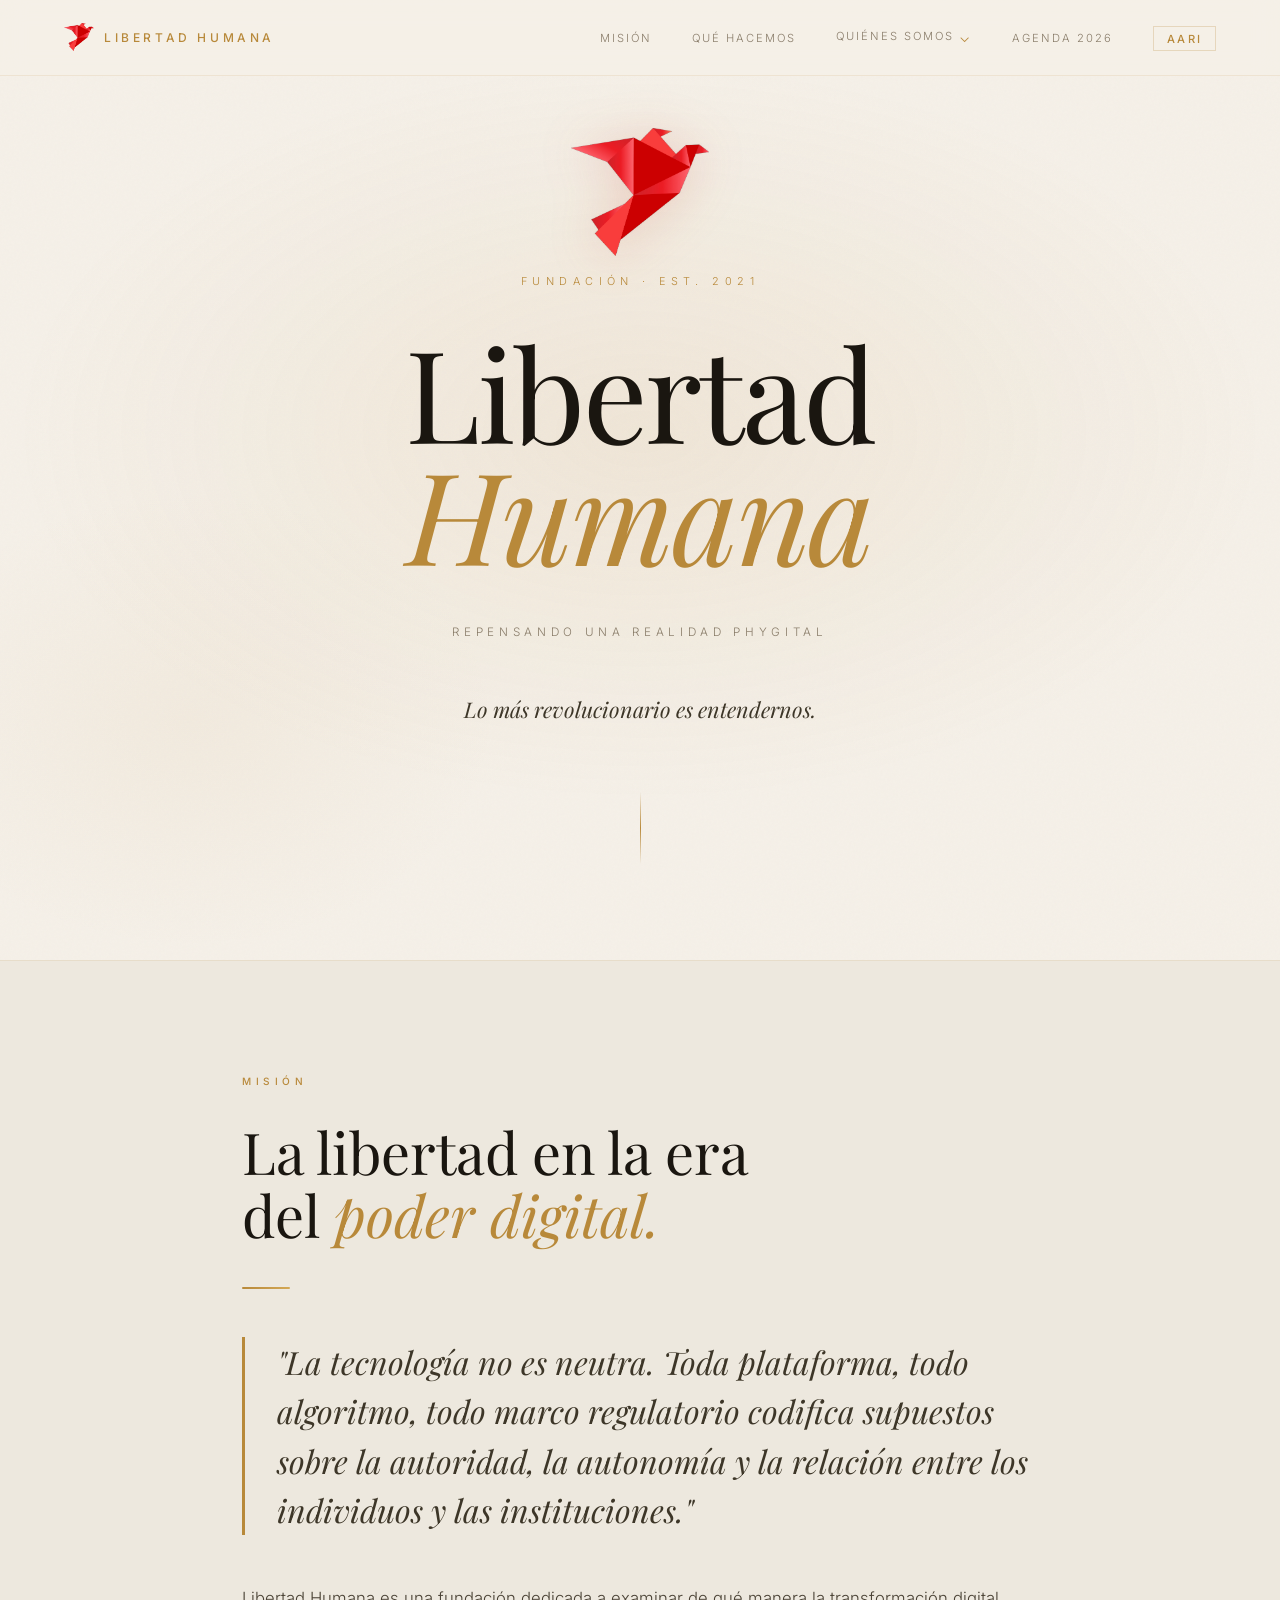
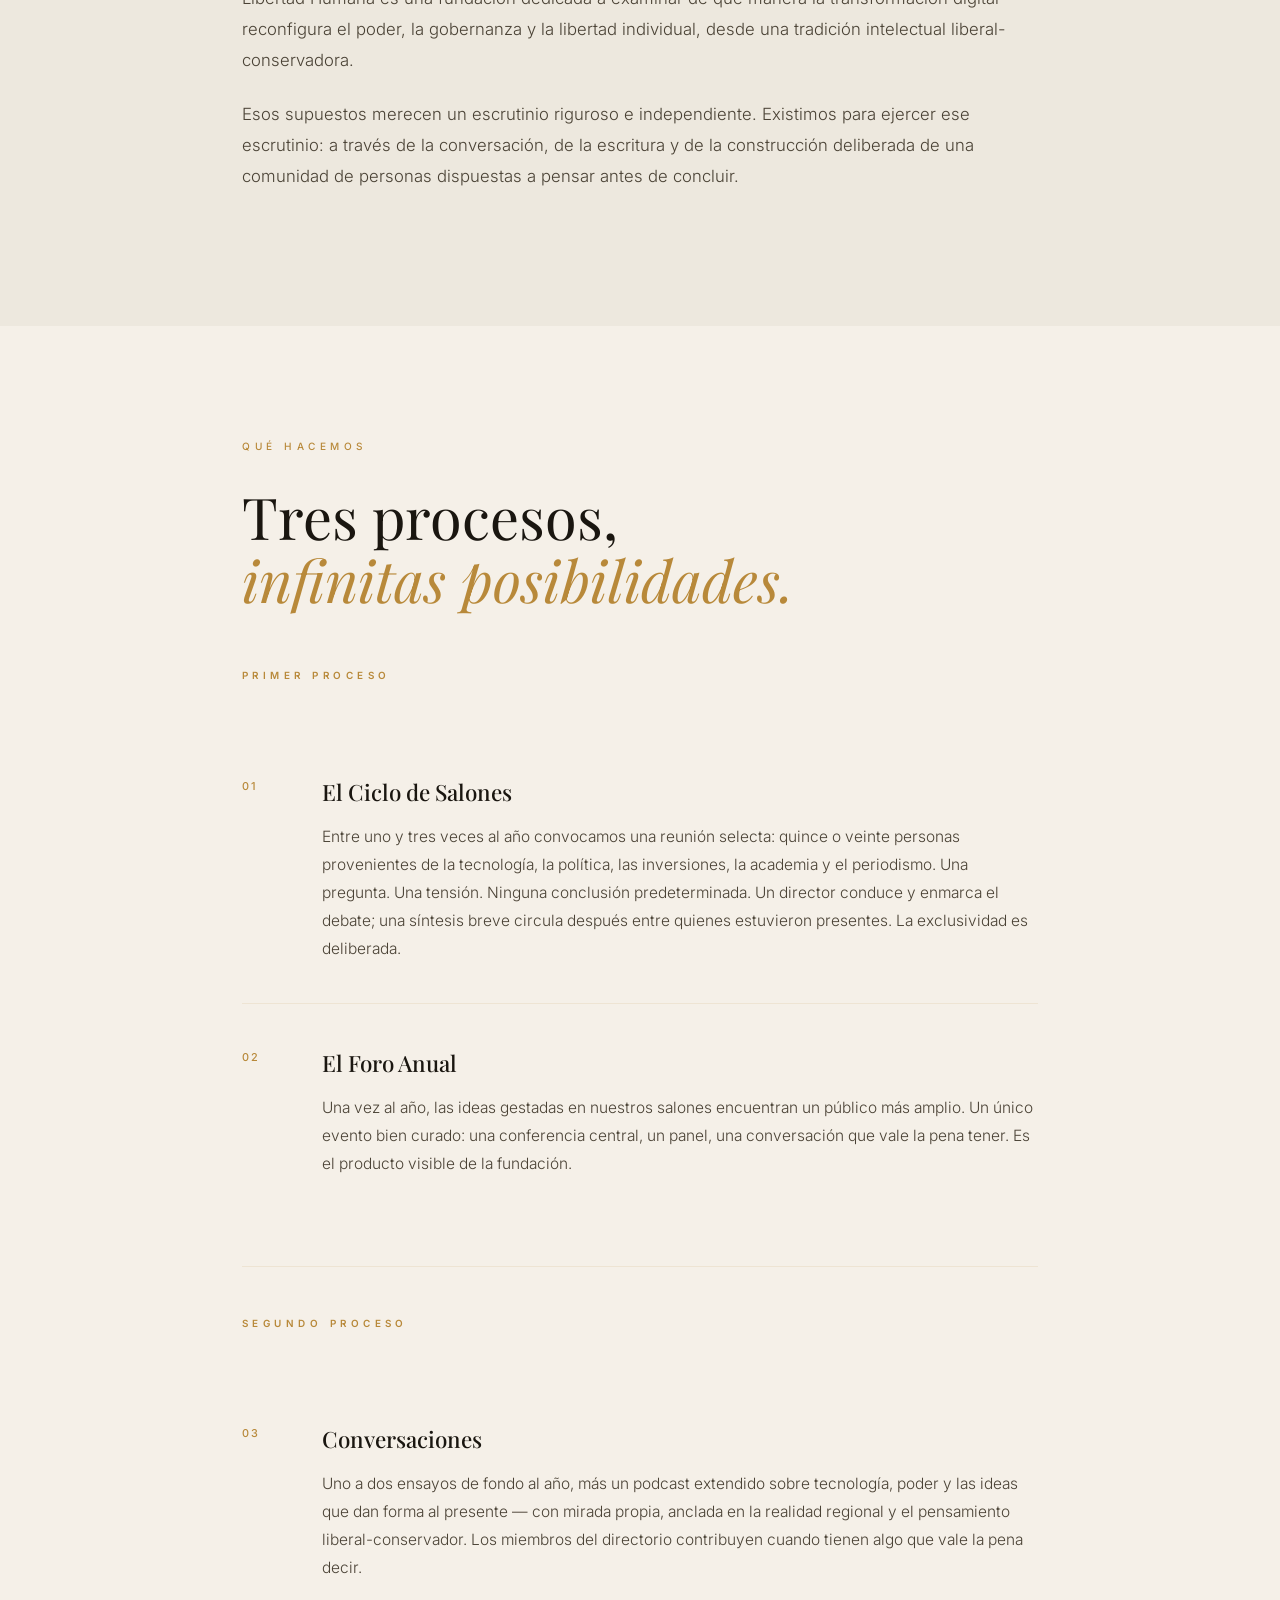
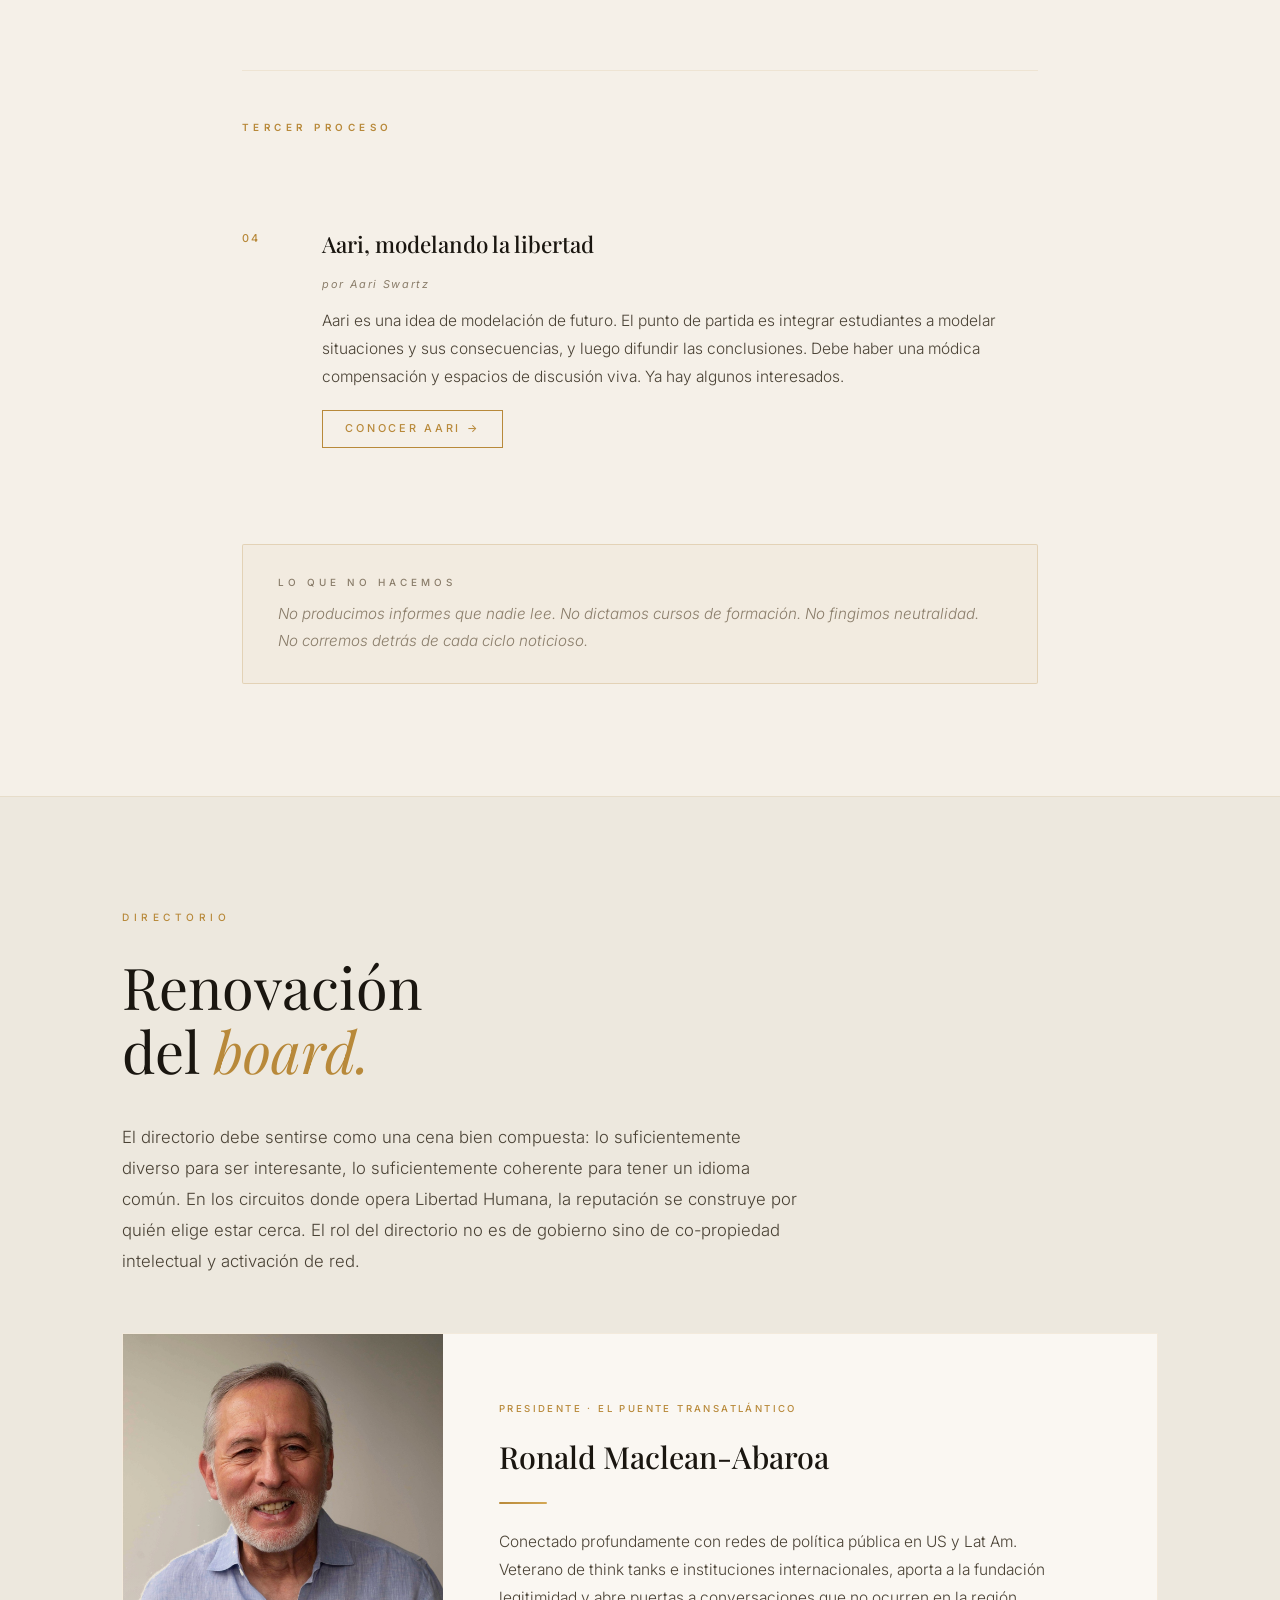
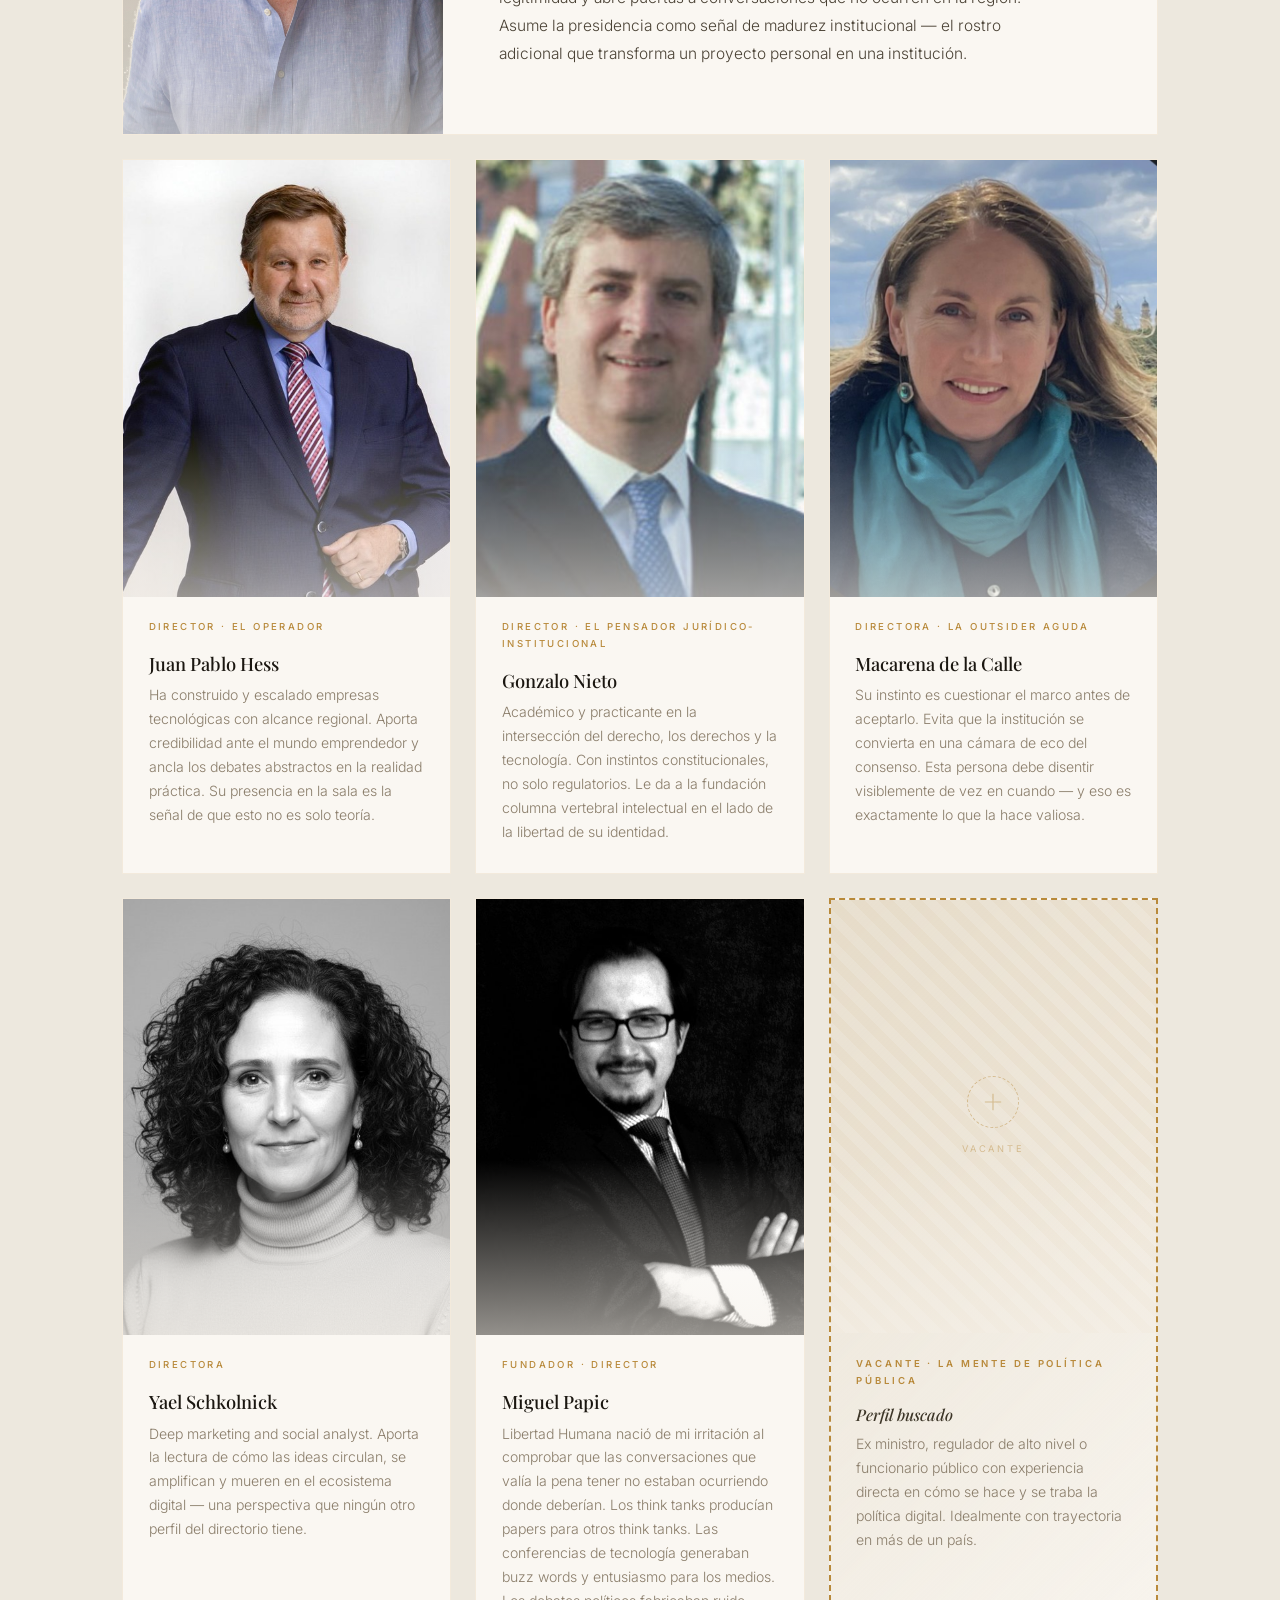
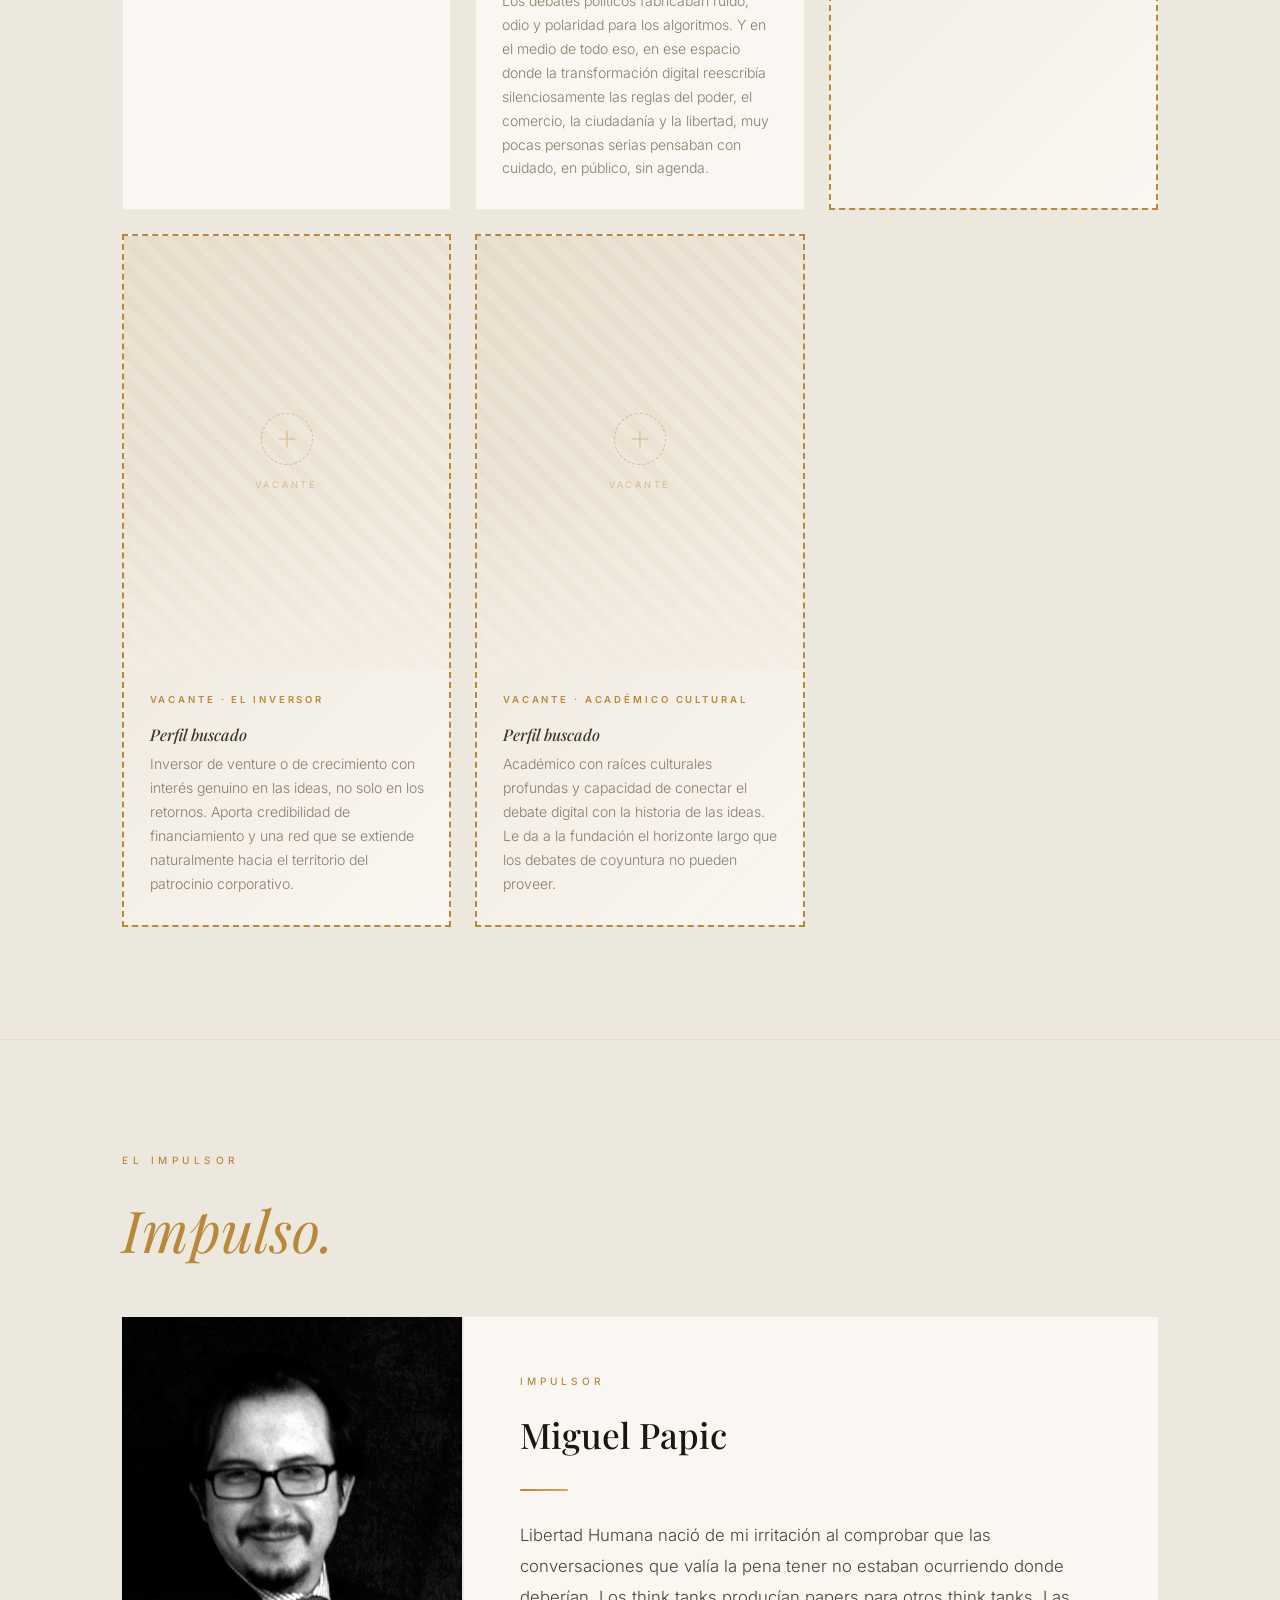
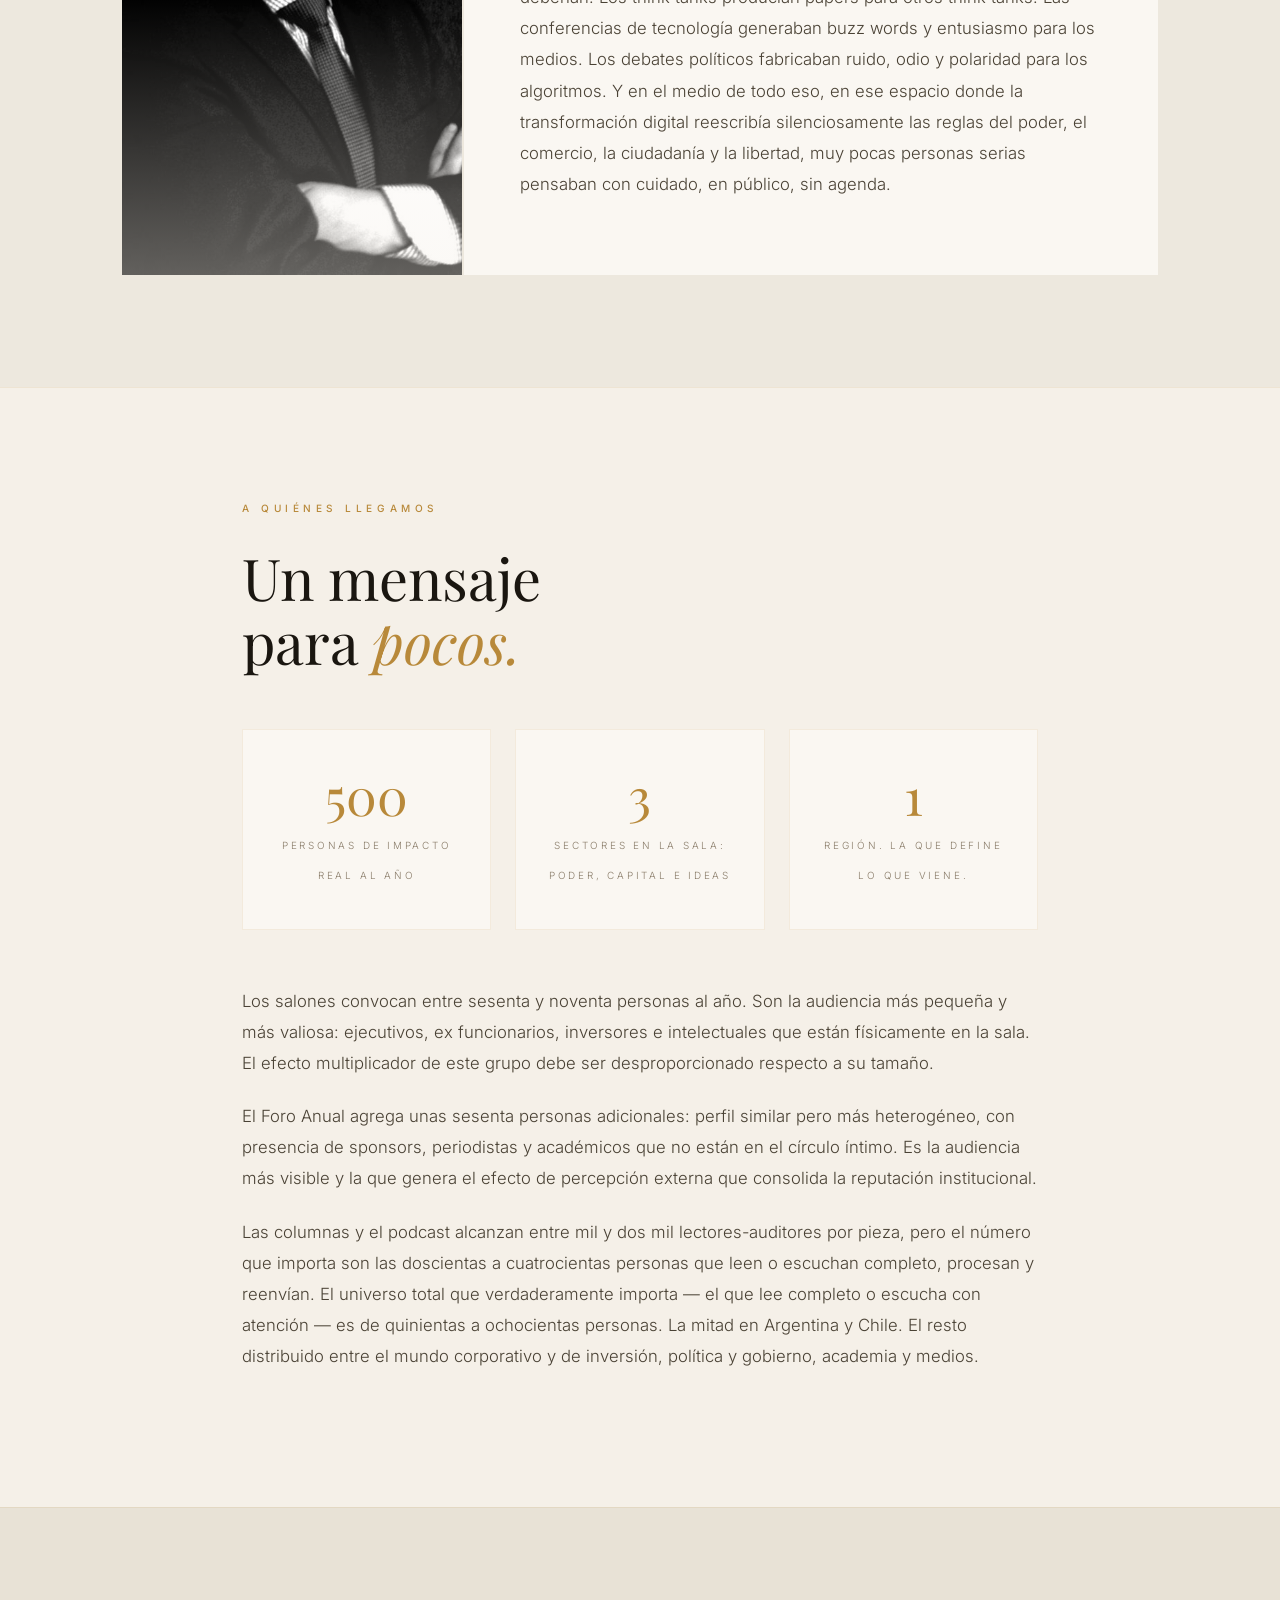
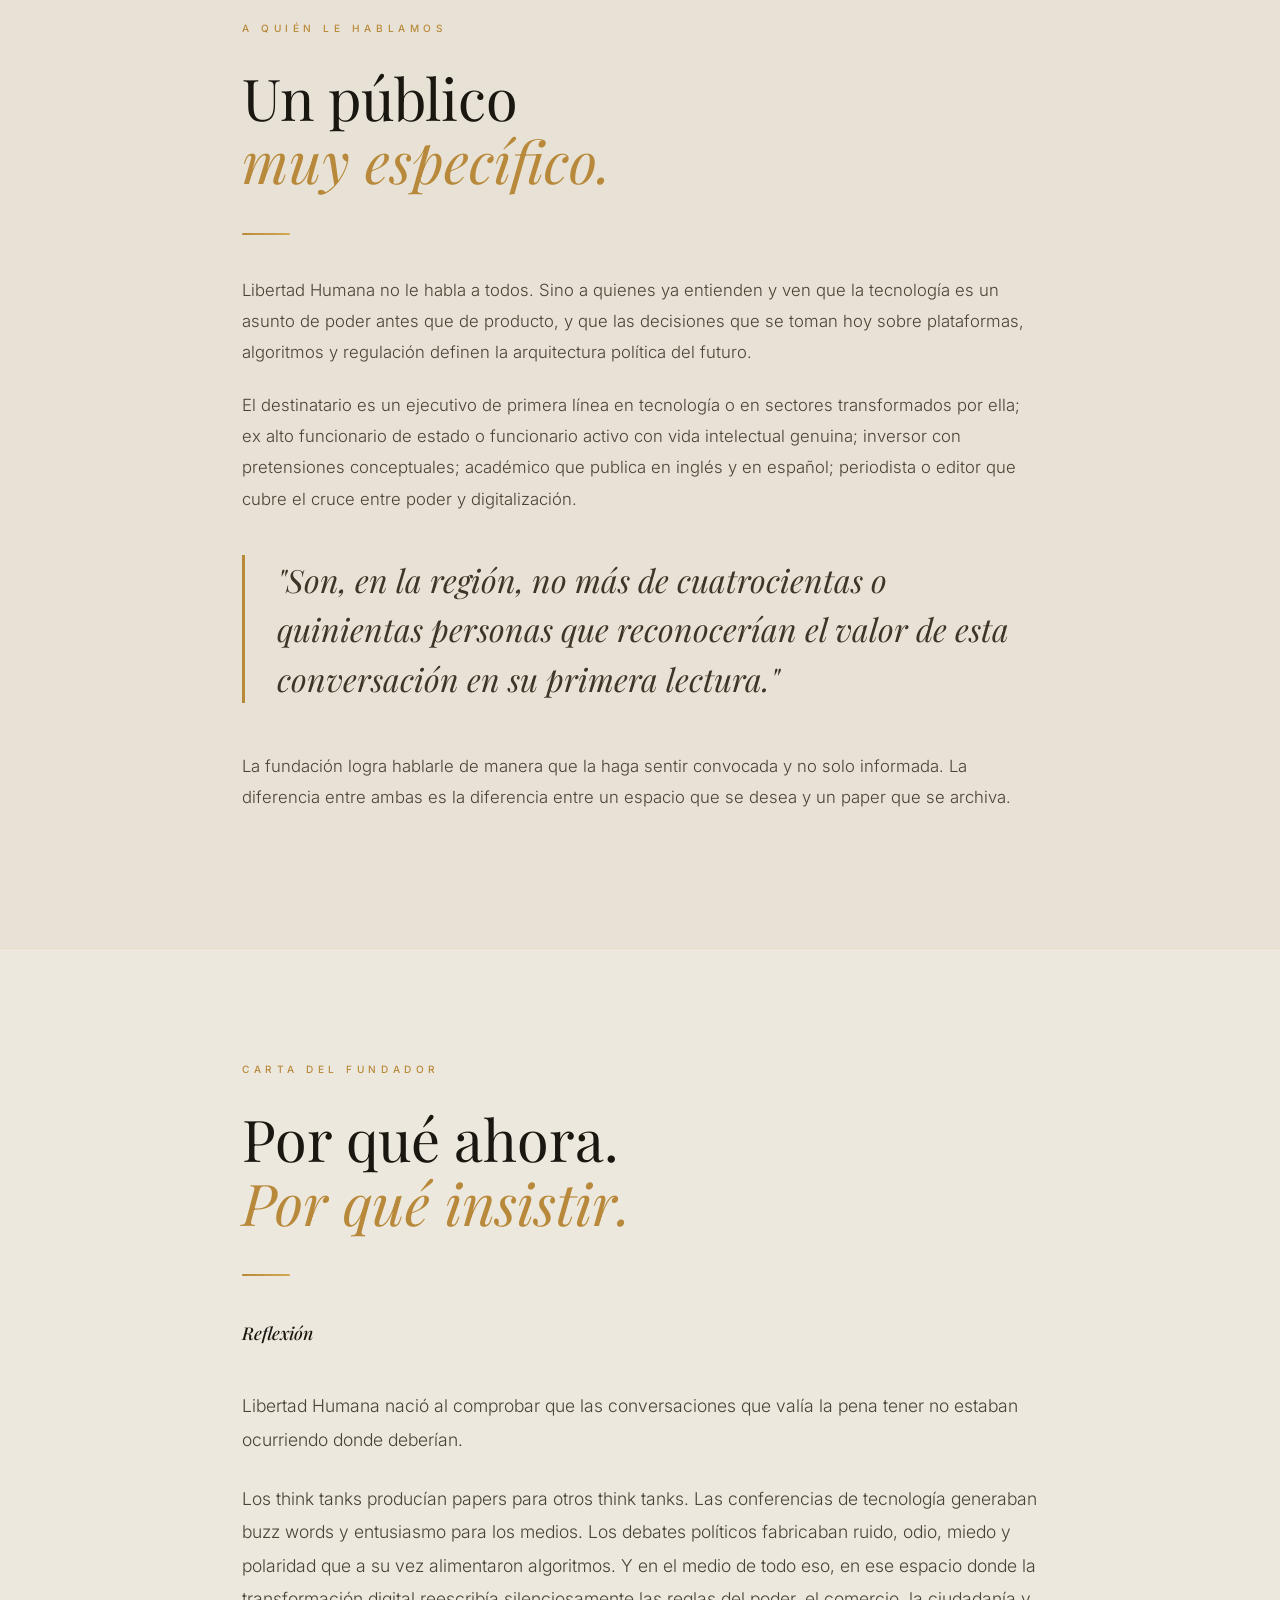
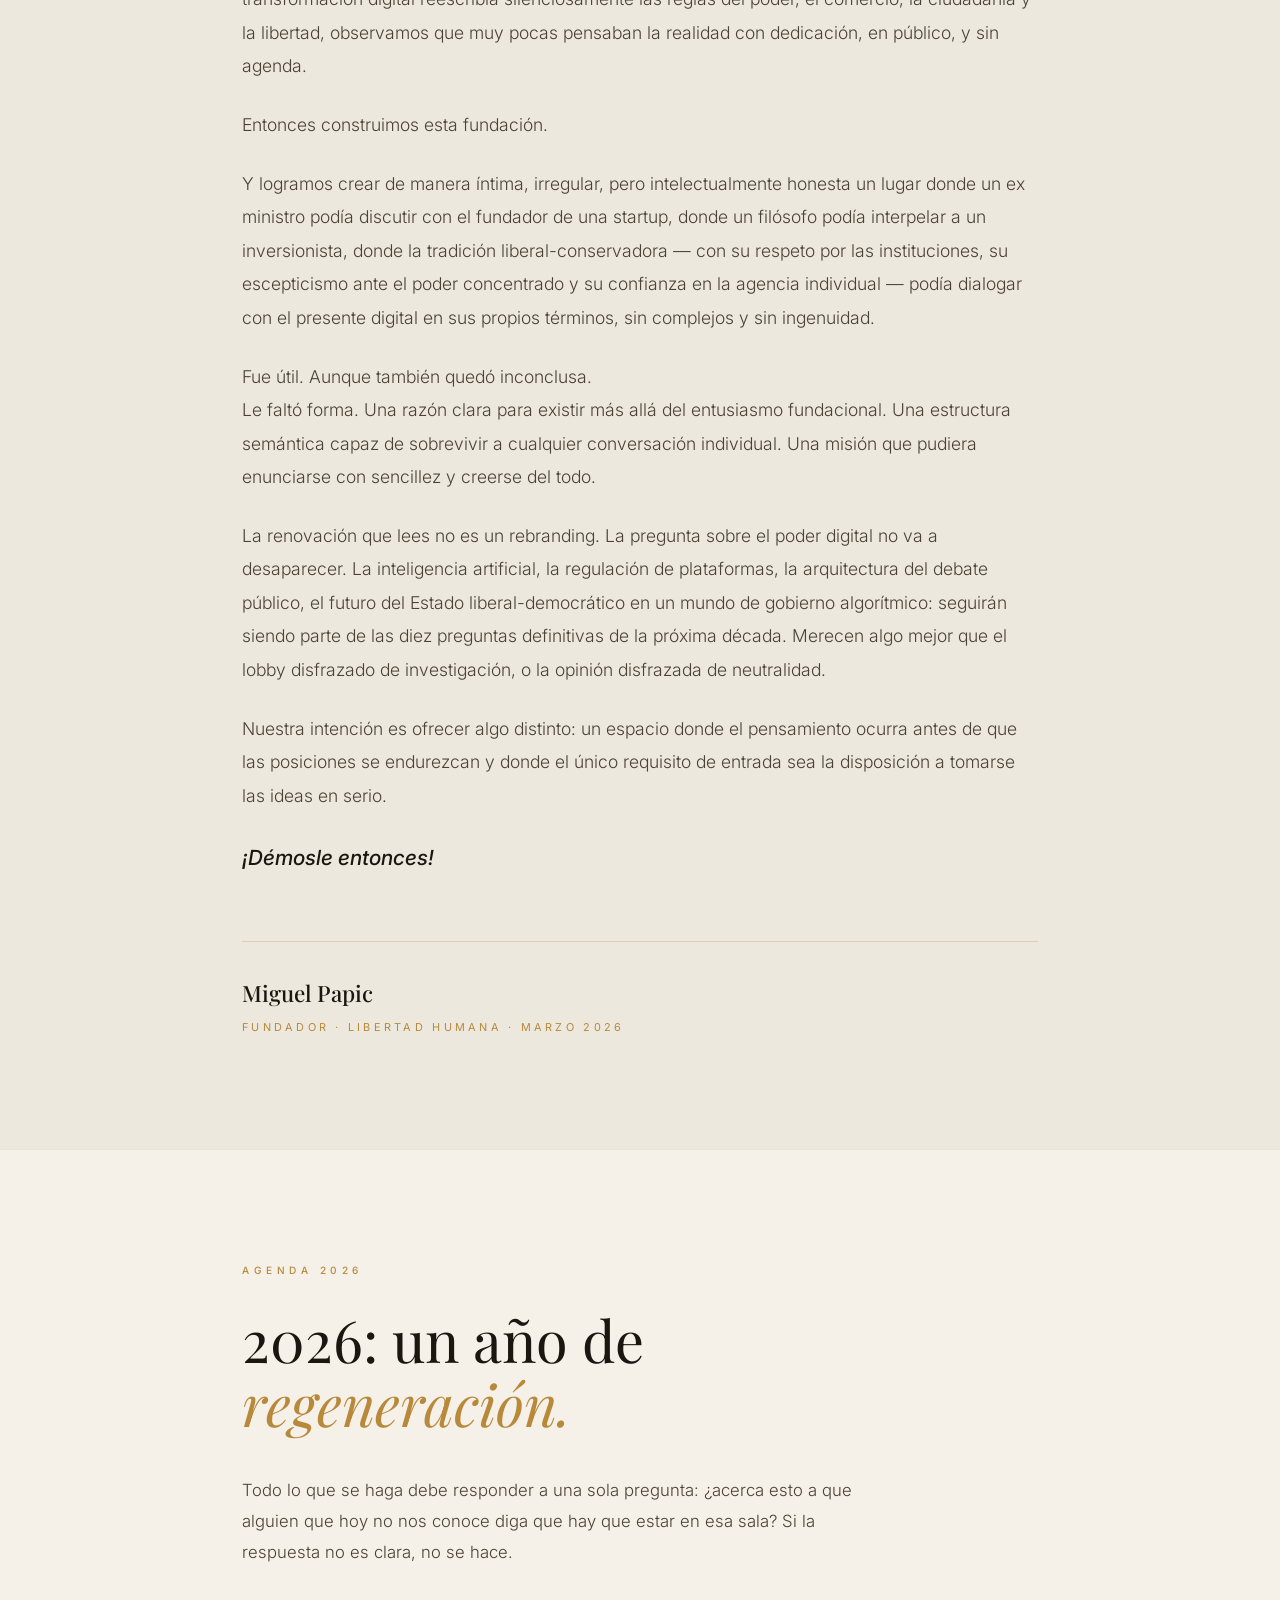
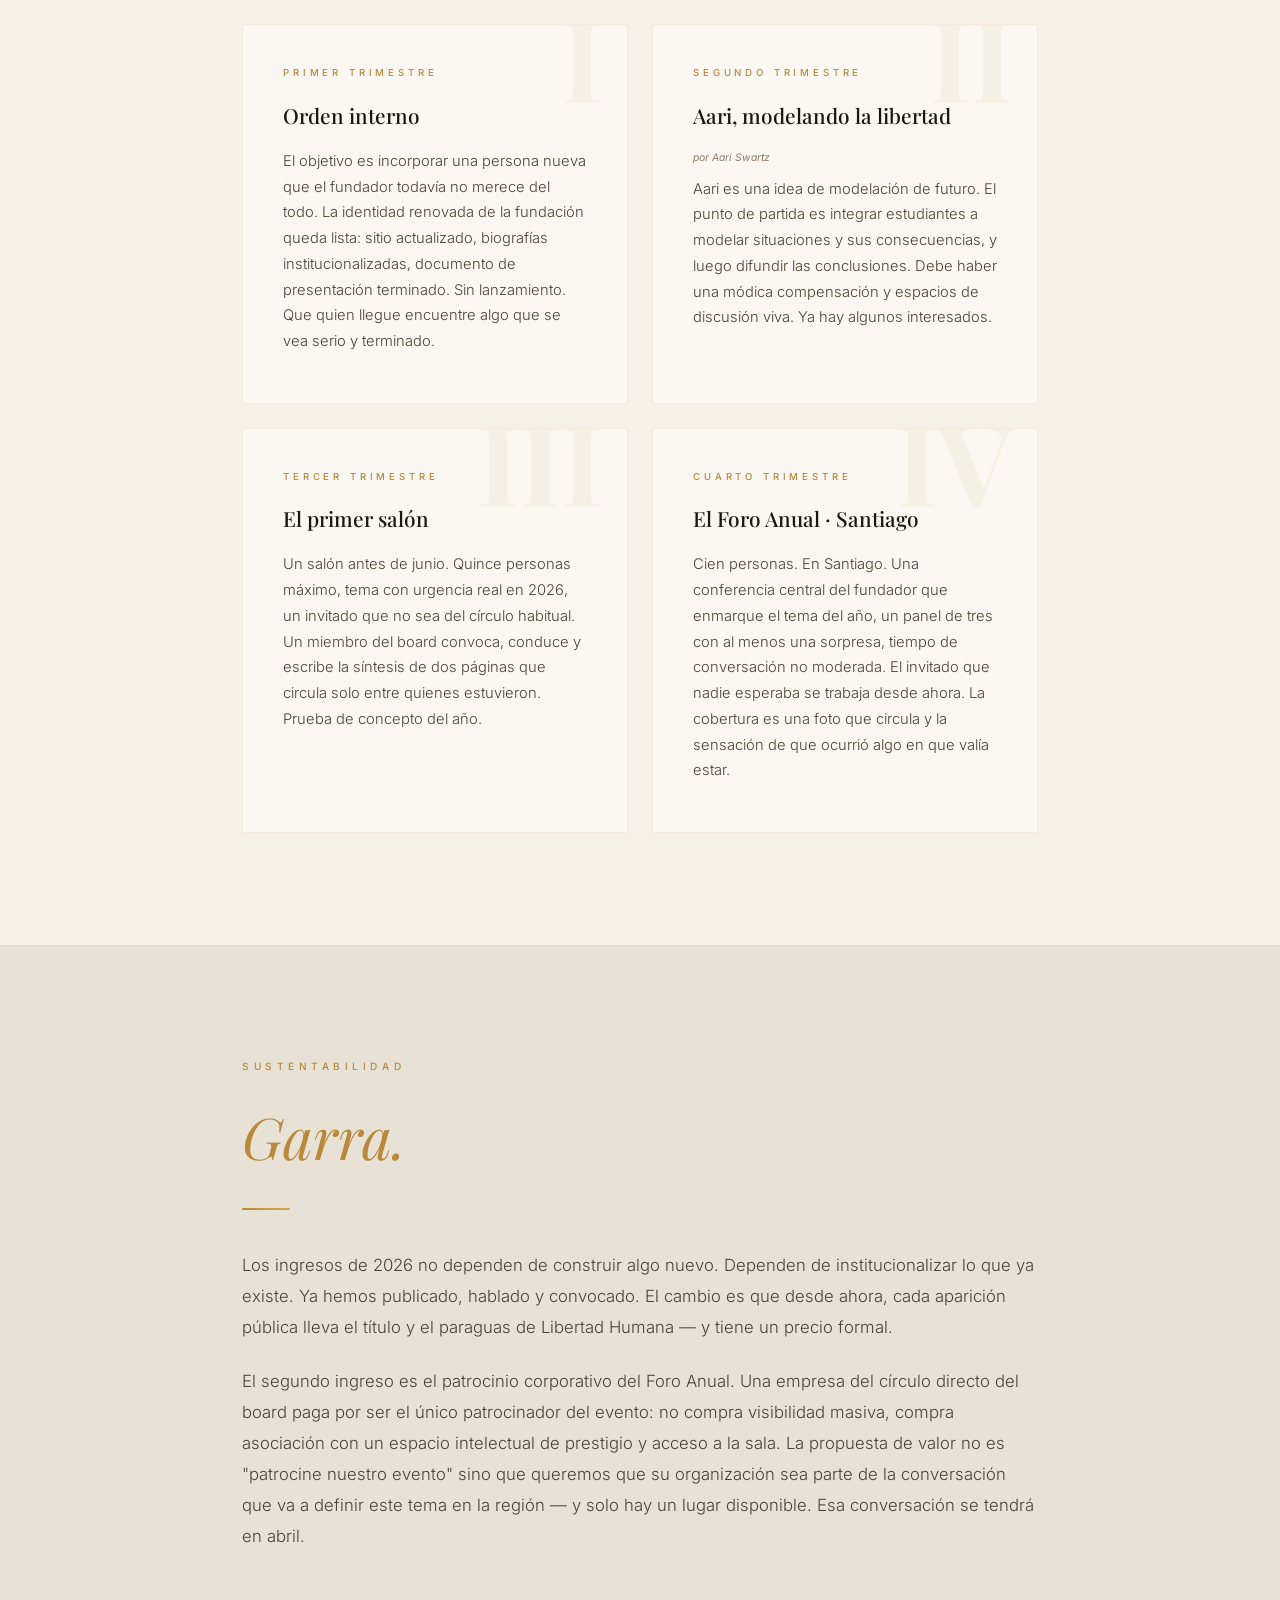
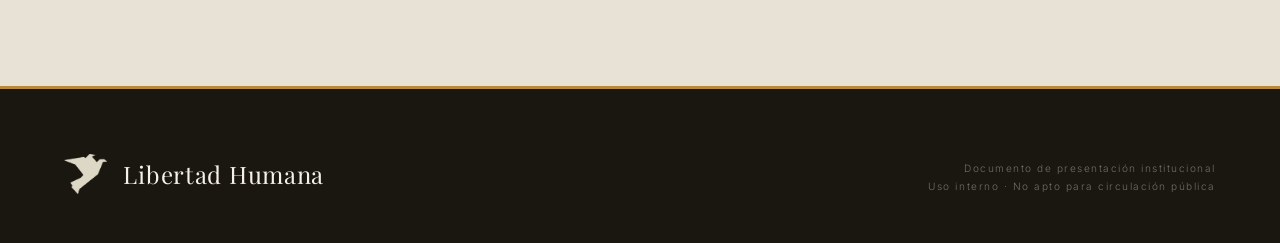
